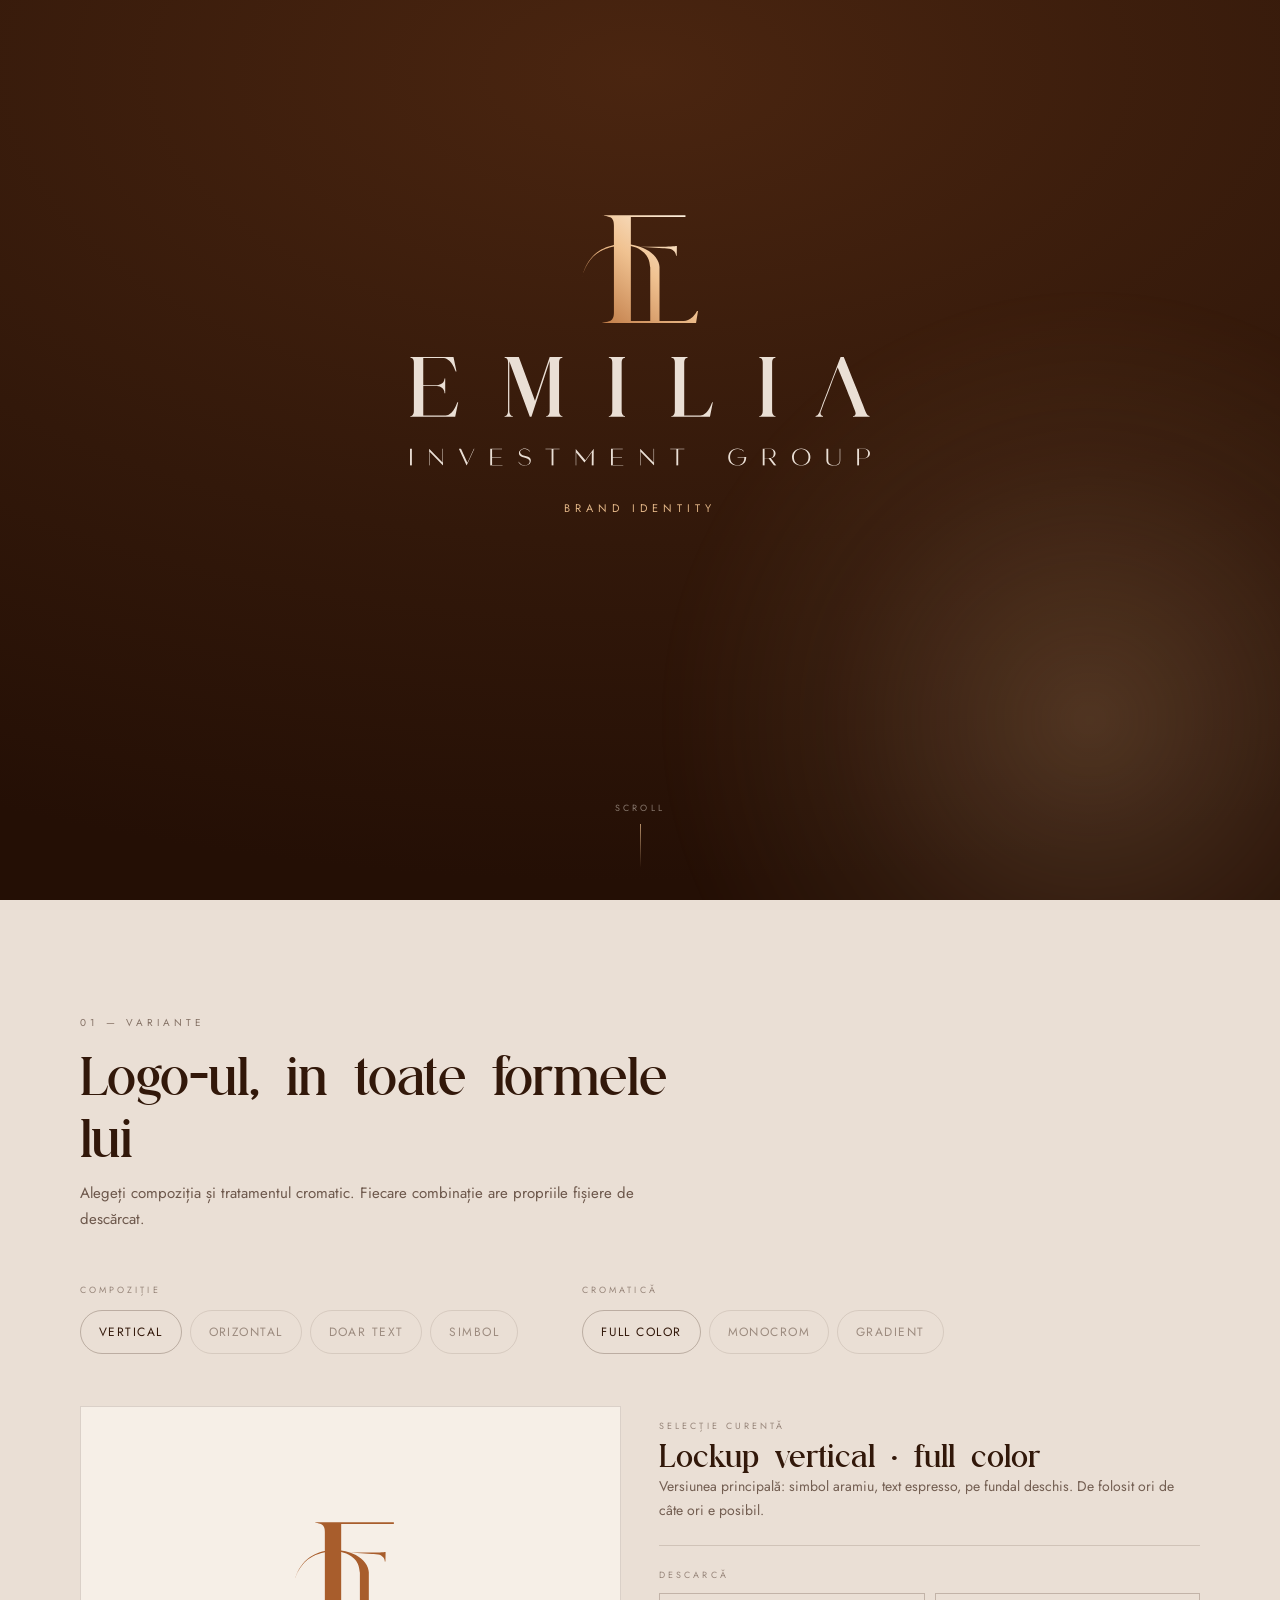
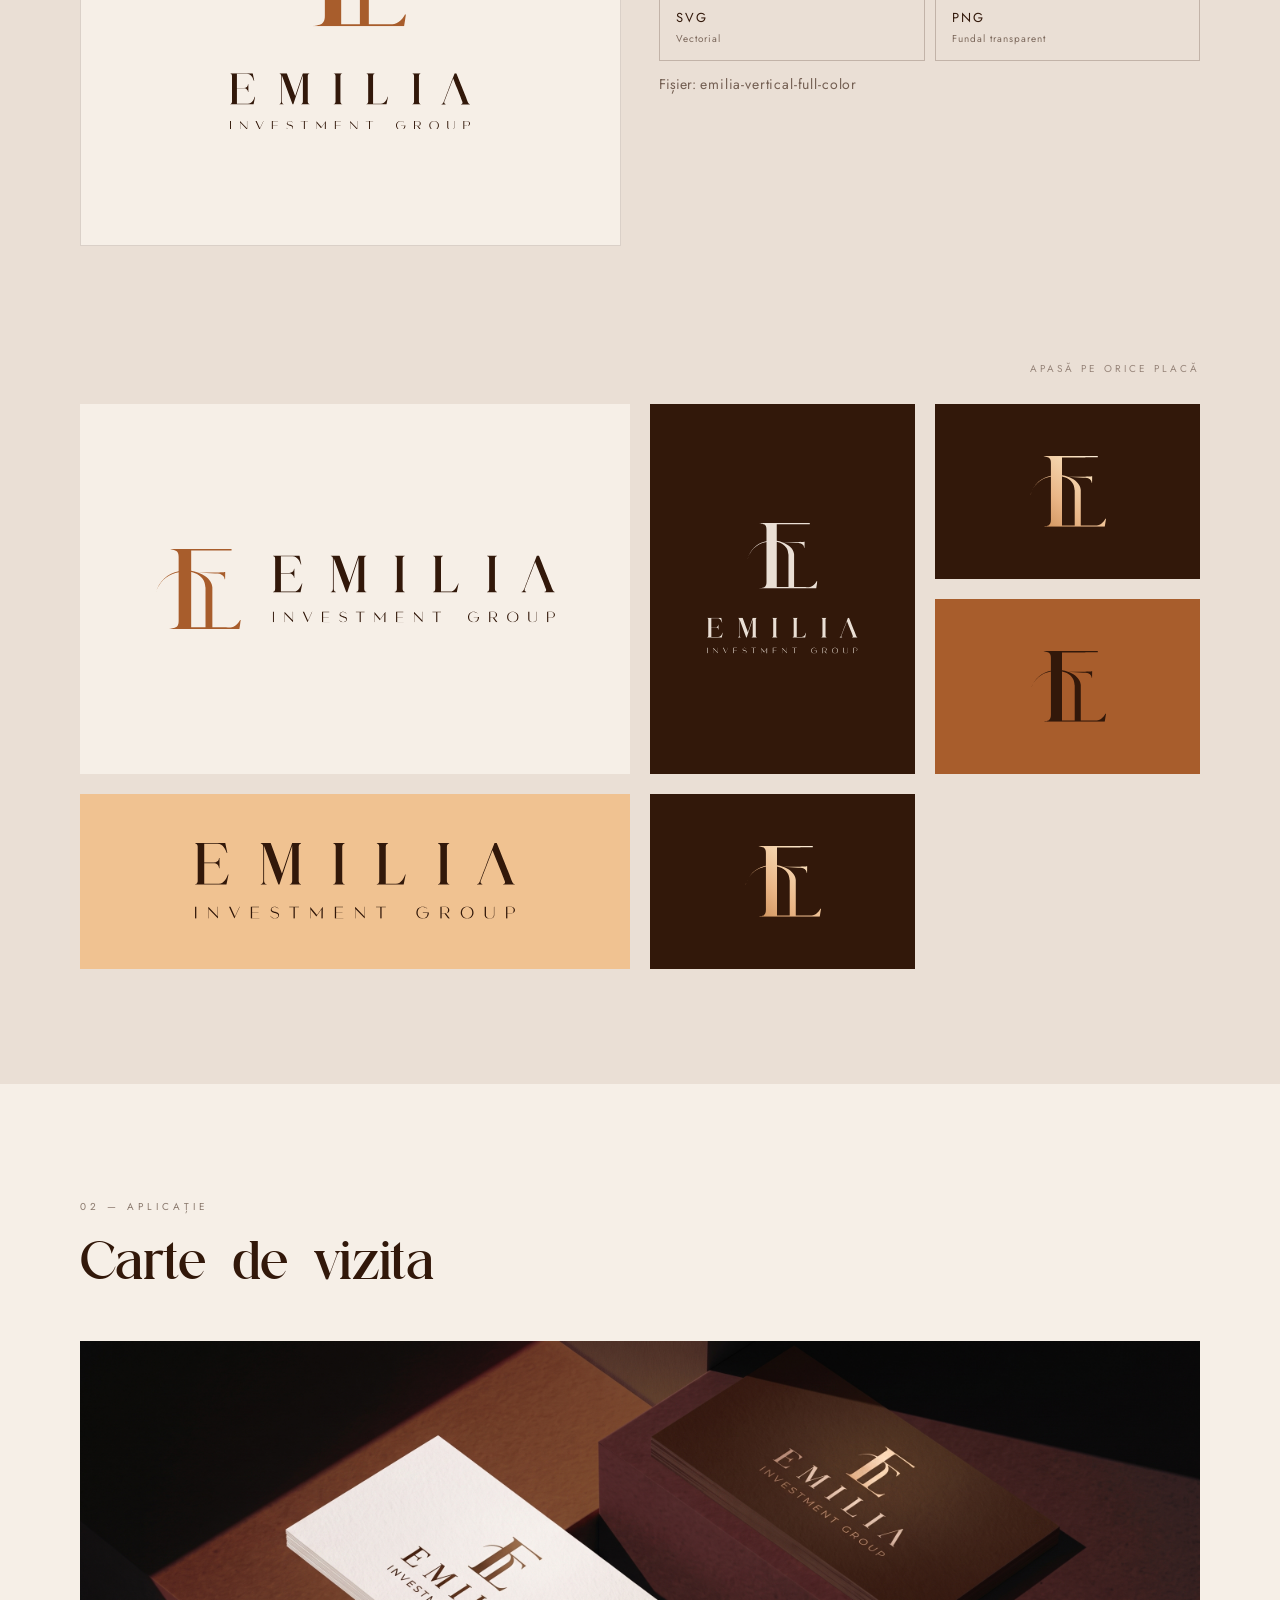
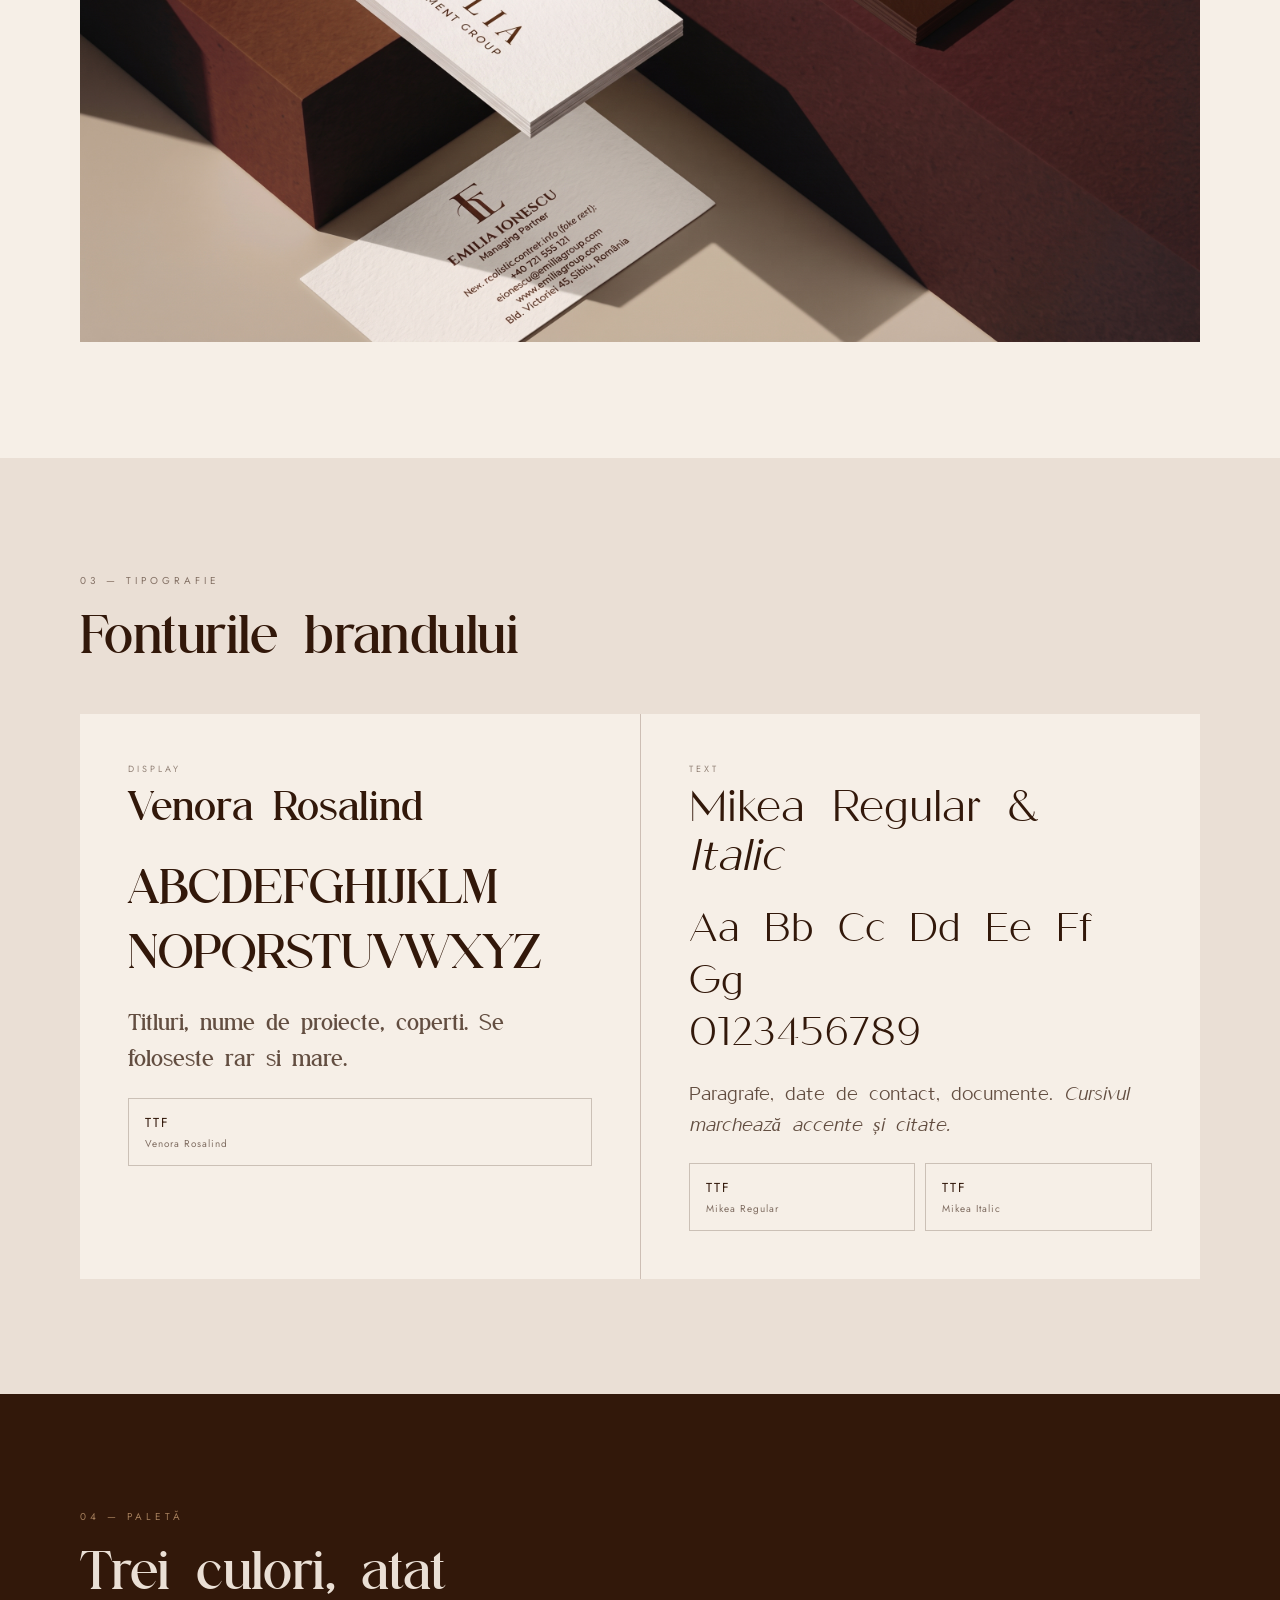
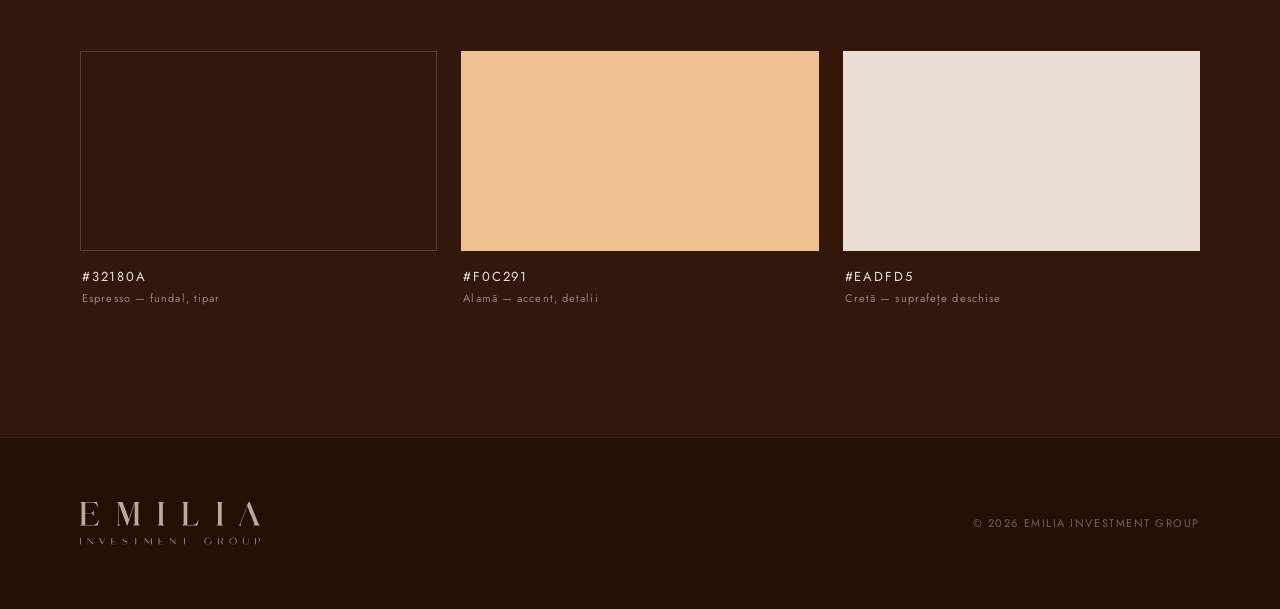
==== index.html @ 7deb910b "Implement Emilia logo landing page as static site Recreates the Claude Design handoff (Emilia Logo.d" ====
<!DOCTYPE html>
<html lang="ro">
<head>
<meta charset="utf-8">
<meta name="viewport" content="width=device-width, initial-scale=1">
<title>Emilia Investment Group — Identitate vizuală</title>
<link rel="preconnect" href="https://fonts.googleapis.com">
<link rel="preconnect" href="https://fonts.gstatic.com" crossorigin>
<link href="https://fonts.googleapis.com/css2?family=Cormorant+Garamond:ital,wght@0,300;0,400;0,500;1,300&family=Jost:wght@200;300;400;500&display=swap" rel="stylesheet">
<link rel="stylesheet" href="style.css">
</head>
<body>

<svg width="0" height="0" style="position:absolute" aria-hidden="true">
  <defs>
    <linearGradient id="emGrad" x1="0" y1="1" x2="1" y2="0">
      <stop offset="0%" stop-color="#c98a52"></stop>
      <stop offset="38%" stop-color="#eab687"></stop>
      <stop offset="74%" stop-color="#f6d9b4"></stop>
      <stop offset="100%" stop-color="#fdf2e4"></stop>
    </linearGradient>
    <linearGradient id="emGradHero" x1="0" y1="1" x2="0.9" y2="0">
      <stop offset="0%" stop-color="#b9713c"></stop>
      <stop offset="55%" stop-color="#f0c291"></stop>
      <stop offset="100%" stop-color="#fdf0e0"></stop>
    </linearGradient>
  </defs>
  <symbol id="emMark" viewBox="0 0 164.67 153.38">
    <path d="M163.23,136.22c-1.08,2.93-5.76,8.69-9.41,11-5.15,3.26-8.71,3.51-13.88,3.41-4.45-.09-11.73-.25-16.67-.25h-13.24v-76.54c-.14-1.79-.51-4.11-1.43-6.66-3.7-10.26-14.14-17.86-26.45-22.13l32.65,2.03c2.47,0,9,.2,11.25,1.28,6.25,2.98,7.43,7.01,7.43,9.63h1.03l.21-13.98s-8.34.92-19.91.99h-32.8c-4.07-1.4-8.34-2.44-12.64-3.08V2.99h49.28c4.93,0,28.26-.16,28.26-.16l-.04-2.61-118.16-.22s10.96,2.76,12.19,3.69c1.23.77,2.28,2.05,3.12,3.82.84,1.77,1.27,4.36,1.27,7.75v27.36C24.91,46.89,8.14,59.17.6,86.12c2.23-7.76,8.83-25.7,26.16-34.96,2.86-1.79,9.85-4.81,18.55-6.59v93.55c0,3.39-.43,5.98-1.27,7.75-.85,1.77-1.88,3.14-3.12,4.05-2.49,1.82-12.99,3.47-12.99,3.47h133.99l2.77-17.18-1.44.02ZM69.36,150.38V44.16c5.11,1.05,10.13,2.99,14.74,6.16,12.62,8.68,11.72,19.57,12.78,24.29v75.77h-27.52Z"></path>
    <path d="M.6,86.12c-.25.87-.45,1.61-.6,2.2.19-.75.39-1.48.6-2.2Z"></path>
  </symbol>
  <symbol id="emWord" viewBox="0 0 353.19 83.48">
    <path d="M0,83.35v-12.92h1.42v12.92H0Z"></path>
    <path d="M14.68,83.35v-12.92l10.28,10.59v-10.59h.38v12.92l-10.28-10.59v10.59h-.38Z"></path>
    <path d="M37.51,70.43h1.65l4.9,10.74,4.98-10.74h.38l-5.96,12.92-5.96-12.92Z"></path>
    <path d="M70.07,77.08h-7.05v5.9h8.01v.37h-9.44v-12.92h9.05v.37h-7.63v5.9h7.05v.37Z"></path>
    <path d="M91.69,72.67c-.12-.29-.3-.57-.57-.81s-.56-.46-.9-.63-.71-.31-1.1-.41c-.4-.1-.8-.15-1.21-.15-.45,0-.88.07-1.29.2s-.77.31-1.09.53c-.31.22-.56.46-.75.74-.19.28-.28.56-.28.84,0,.46.12.85.37,1.18.24.33.56.62.95.85.39.23.83.43,1.33.59.49.16.98.3,1.47.42.44.11.9.24,1.38.39.49.15.94.35,1.35.6.41.25.75.58,1.02.98s.4.91.4,1.52-.12,1.15-.37,1.63c-.24.49-.58.9-1.01,1.25-.43.34-.94.61-1.54.8-.6.19-1.25.29-1.97.29-.44,0-.89-.06-1.35-.19-.47-.13-.91-.32-1.34-.57-.42-.25-.81-.56-1.15-.92-.35-.36-.61-.77-.81-1.23l.37-.13c.13.34.34.68.64,1,.3.32.65.6,1.05.85.4.25.82.44,1.27.59.45.15.88.22,1.31.22.56,0,1.09-.07,1.58-.21.49-.14.91-.34,1.27-.59.36-.25.64-.55.85-.9.2-.35.31-.73.31-1.13,0-.37-.09-.7-.27-.99-.18-.29-.43-.55-.75-.77-.32-.23-.7-.43-1.15-.61-.45-.18-.95-.35-1.5-.51-.35-.1-.78-.23-1.31-.39-.53-.16-1.03-.37-1.52-.64s-.9-.6-1.25-1c-.35-.4-.52-.88-.52-1.45,0-.53.11-1.01.33-1.45s.52-.81.9-1.13.84-.57,1.36-.75c.53-.18,1.1-.27,1.71-.27.45,0,.89.05,1.32.15.43.1.83.24,1.19.43.37.19.69.42.97.7.28.28.5.59.65.93l-.35.15Z"></path>
    <path d="M114.85,70.8h-4.71v12.55h-1.42v-12.55h-4.73v-.37h10.86v.37Z"></path>
    <path d="M127.24,83.35v-12.73l7.4,8.75,6.42-8.93-.1,12.92h-1.42l.08-10.24-5.69,7.92-6.3-7.68v10h-.38Z"></path>
    <path d="M162.8,77.08h-7.05v5.9h8.01v.37h-9.44v-12.92h9.05v.37h-7.63v5.9h7.05v.37Z"></path>
    <path d="M176.73,83.35v-12.92l10.28,10.59v-10.59h.38v12.92l-10.28-10.59v10.59h-.38Z"></path>
    <path d="M210.65,70.8h-4.71v12.55h-1.42v-12.55h-4.73v-.37h10.86v.37Z"></path>
    <path d="M258.16,76.82c0,1.14-.17,2.13-.52,2.97-.35.84-.83,1.53-1.44,2.08-.61.55-1.34.95-2.17,1.22-.83.26-1.74.4-2.73.4s-1.94-.16-2.8-.47c-.85-.31-1.59-.76-2.2-1.34-.61-.58-1.09-1.27-1.44-2.08-.35-.81-.52-1.72-.52-2.71s.17-1.88.51-2.69c.34-.81.81-1.5,1.42-2.08.61-.57,1.34-1.02,2.19-1.33.85-.31,1.8-.47,2.83-.47,1.17,0,2.17.18,3.02.55s1.52.87,2.04,1.49l-.31.18c-.21-.3-.47-.56-.8-.78-.33-.23-.7-.42-1.11-.58-.42-.16-.87-.28-1.35-.37-.48-.09-.98-.13-1.49-.13-.88,0-1.67.17-2.35.5-.69.33-1.26.78-1.73,1.35s-.83,1.22-1.08,1.97-.38,1.54-.38,2.38.12,1.65.38,2.41c.25.76.62,1.42,1.1,1.98s1.06,1.01,1.75,1.35c.68.33,1.46.5,2.32.5.79,0,1.52-.13,2.19-.39.67-.26,1.24-.64,1.72-1.13s.85-1.12,1.11-1.85.39-1.59.39-2.55h-5.21v-.37h6.65Z"></path>
    <path d="M270.84,83.35v-12.92h5.65c.56,0,1.1.08,1.61.25.51.17.96.4,1.34.71.38.31.69.68.91,1.12.22.44.34.93.34,1.47,0,.59-.09,1.11-.28,1.55s-.44.81-.77,1.12c-.33.3-.71.54-1.15.72-.44.18-.91.29-1.41.34l4.21,5.65h-1.77l-4.19-5.61h-3.08v5.61h-1.42ZM276.49,77.52c.96,0,1.67-.31,2.11-.93.45-.62.67-1.49.67-2.61,0-.45-.05-.88-.16-1.28-.11-.4-.28-.75-.51-1.05-.23-.3-.52-.54-.88-.72-.35-.18-.77-.27-1.24-.27h-4.23v6.86h4.23Z"></path>
    <path d="M293.31,76.87c0-.98.18-1.88.53-2.69s.84-1.5,1.46-2.08c.62-.57,1.36-1.02,2.23-1.33.86-.31,1.82-.47,2.85-.47s1.97.16,2.83.47c.87.31,1.61.76,2.24,1.33.63.57,1.11,1.26,1.46,2.08.35.81.52,1.71.52,2.69s-.17,1.9-.52,2.71c-.35.81-.83,1.51-1.46,2.08-.63.58-1.37,1.02-2.24,1.34-.87.31-1.81.47-2.83.47s-1.99-.16-2.85-.47c-.87-.31-1.61-.76-2.23-1.34-.62-.58-1.11-1.27-1.46-2.08s-.53-1.72-.53-2.71ZM294.73,76.87c0,.85.13,1.65.38,2.41.26.76.63,1.42,1.11,1.98.49.57,1.08,1.01,1.78,1.35.7.33,1.49.5,2.37.5s1.66-.17,2.35-.5c.7-.33,1.29-.78,1.78-1.35.49-.57.86-1.23,1.12-1.98.26-.76.38-1.56.38-2.41s-.13-1.63-.38-2.38c-.26-.75-.63-1.41-1.12-1.97-.49-.57-1.08-1.01-1.78-1.35-.7-.33-1.48-.5-2.35-.5s-1.67.17-2.37.5c-.7.33-1.29.78-1.78,1.35-.49.57-.86,1.22-1.11,1.97-.26.75-.38,1.54-.38,2.38Z"></path>
    <path d="M330.4,79.27c0,1.44-.45,2.5-1.34,3.18s-2.12,1.02-3.7,1.02c-.78,0-1.52-.08-2.2-.25-.69-.17-1.29-.42-1.8-.77-.51-.35-.91-.79-1.2-1.32-.29-.53-.43-1.15-.43-1.86v-8.84h1.42v8.84c0,.57.08,1.09.25,1.56.17.47.42.88.76,1.22s.78.6,1.31.78c.53.18,1.16.28,1.89.28,1.47,0,2.6-.33,3.39-.99s1.18-1.61,1.18-2.85v-8.84h.46v8.84Z"></path>
    <path d="M343.37,83.35v-12.92h5.42c.56,0,1.11.08,1.64.25s1,.4,1.41.71c.41.31.74.68.98,1.12.24.44.37.93.37,1.47,0,.64-.12,1.2-.37,1.67-.24.47-.57.86-.98,1.17-.41.31-.88.54-1.41.69-.53.15-1.08.23-1.64.23h-4v5.61h-1.42ZM348.79,77.52c.96,0,1.7-.31,2.21-.93.51-.62.77-1.49.77-2.61,0-.45-.07-.88-.2-1.28-.13-.4-.33-.75-.58-1.05-.25-.3-.56-.54-.93-.72-.37-.18-.79-.27-1.27-.27h-4v6.86h4Z"></path>
    <path d="M26.32,45c1.48,0,2.77-.37,3.88-1.11,1.11-.74,2.07-1.63,2.88-2.67.81-1.04,1.48-2.15,2.01-3.33.53-1.18.96-2.21,1.28-3.09h.62l-2.29,11.09H.32v-.55c.51-.05.95-.21,1.32-.49.37-.28.68-.68.94-1.21.25-.53.38-1.31.38-2.32V4.51c0-1.02-.13-1.79-.38-2.32-.25-.53-.57-.91-.94-1.14-.37-.28-.81-.44-1.32-.49v-.55h33.07l2.29,11.09h-.62c-.32-.88-.75-1.91-1.28-3.09-.53-1.18-1.2-2.3-2.01-3.36-.81-1.06-1.78-1.96-2.91-2.7-1.13-.74-2.44-1.11-3.92-1.11h-14.77v20.8h10.54c1.53,0,2.85-.46,3.99-1.39,1.13-.92,1.72-2.19,1.77-3.81h.56v11.3h-.56c0-.79-.16-1.51-.48-2.18-.32-.67-.75-1.25-1.28-1.73-.53-.49-1.14-.87-1.84-1.14s-1.41-.42-2.15-.42h-10.54v22.74h16.16Z"></path>
    <path d="M78.88,45.9h-6.24v-.55c.51-.05.95-.21,1.32-.49.37-.28.68-.68.94-1.21.25-.53.38-1.31.38-2.32V4.51c0-1.02-.13-1.79-.38-2.32-.25-.53-.57-.91-.94-1.14-.37-.28-.81-.44-1.32-.49v-.55h10.89l12.41,33.63L107.24,0h9.78v.55c-.46.05-.88.21-1.25.49-.37.23-.68.61-.94,1.14-.25.53-.38,1.31-.38,2.32v36.82c0,1.02.13,1.79.38,2.32.25.53.57.94.94,1.21.37.28.79.44,1.25.49v.55h-12.41v-.55c.51-.05.95-.21,1.32-.49.37-.28.68-.68.94-1.21.25-.53.38-1.31.38-2.32V3.05l-14.01,42.85h-1.25L76.25,3.19v38.13c0,1.02.14,1.79.42,2.32.28.53.58.94.9,1.21.37.28.81.44,1.32.49v.55Z"></path>
    <path d="M152.67,0h12.41v.55c-.46.05-.88.21-1.25.49-.37.23-.68.61-.94,1.14-.25.53-.38,1.31-.38,2.32v36.82c0,1.02.13,1.79.38,2.32.25.53.57.94.94,1.21.37.28.79.44,1.25.49v.55h-12.41v-.55c.51-.05.95-.21,1.32-.49.37-.28.68-.68.94-1.21.25-.53.38-1.31.38-2.32V4.51c0-1.02-.13-1.79-.38-2.32-.25-.53-.57-.91-.94-1.14-.37-.28-.81-.44-1.32-.49v-.55Z"></path>
    <path d="M221.87,45c1.48,0,2.78-.37,3.92-1.11,1.13-.74,2.1-1.63,2.91-2.67.81-1.04,1.48-2.15,2.01-3.33.53-1.18.96-2.21,1.28-3.09h.55l-2.22,11.09h-29.61v-.55c.51-.05.95-.21,1.32-.49.37-.28.68-.68.94-1.21.25-.53.38-1.31.38-2.32V4.51c0-1.02-.13-1.79-.38-2.32-.25-.53-.57-.91-.94-1.14-.37-.28-.81-.44-1.32-.49v-.55h12.41v.55c-.46.05-.88.21-1.25.49-.37.23-.68.61-.94,1.14-.25.53-.38,1.31-.38,2.32v40.49h11.3Z"></path>
    <path d="M268.2,0h12.41v.55c-.46.05-.88.21-1.25.49-.37.23-.68.61-.94,1.14-.25.53-.38,1.31-.38,2.32v36.82c0,1.02.13,1.79.38,2.32.25.53.57.94.94,1.21.37.28.79.44,1.25.49v.55h-12.41v-.55c.51-.05.95-.21,1.32-.49.37-.28.68-.68.94-1.21.25-.53.38-1.31.38-2.32V4.51c0-1.02-.13-1.79-.38-2.32-.25-.53-.57-.91-.94-1.14-.37-.28-.81-.44-1.32-.49v-.55Z"></path>
    <path d="M351.76,45c-.32-.23-.68-.64-1.07-1.21-.39-.58-.8-1.4-1.21-2.46-.42-1.15-.97-2.62-1.66-4.4-.69-1.78-1.47-3.74-2.32-5.89-.86-2.15-1.76-4.41-2.7-6.79-.95-2.38-1.88-4.7-2.81-6.97-2.17-5.41-4.48-11.16-6.93-17.26h-2.43c-1.29,3.33-2.59,6.7-3.88,10.12-.55,1.43-1.14,2.97-1.77,4.61-.62,1.64-1.26,3.29-1.91,4.96-.65,1.66-1.28,3.33-1.91,4.99-.62,1.66-1.24,3.26-1.84,4.78,0,0-1.25,3.28-1.8,4.71-.55,1.43-1.02,2.68-1.39,3.74-.51,1.29-.95,2.45-1.32,3.47-.42,1.06-.82,1.87-1.21,2.43-.39.55-.75.95-1.08,1.18-.42.23-.79.35-1.11.35v.55h5.69v-.55c-.51-.09-.93-.3-1.25-.62-.28-.28-.47-.67-.59-1.18-.12-.51-.01-1.2.31-2.08.23-.55.73-1.86,1.49-3.92.76-2.06,1.67-4.47,2.74-7.25l.35-.83c.92-2.45,1.87-4.95,2.84-7.49.97-2.54,1.85-4.85,2.63-6.93.97-2.4,1.89-4.76,2.77-7.07.92,2.27,1.87,4.62,2.84,7.07.83,2.08,1.77,4.38,2.81,6.9,1.04,2.52,2.04,5.03,3.02,7.52l.35.9c1.06,2.63,1.99,4.99,2.77,7.07.79,2.08,1.36,3.58,1.73,4.51.28.79.35,1.41.21,1.87-.14.46-.35.81-.62,1.04-.37.23-.81.39-1.32.49v.55h12.69v-.55c-.37,0-.74-.12-1.11-.35Z"></path>
  </symbol>
</svg>

<section class="hero">
  <div class="hero-glow"></div>
  <div class="hero-content">
    <svg class="hero-mark" viewBox="0 0 164.67 153.38" aria-label="Emilia monogram">
      <use href="#emMark" fill="url(#emGradHero)"></use>
    </svg>
    <svg class="hero-word" viewBox="0 0 353.19 83.48" aria-label="Emilia Investment Group">
      <use href="#emWord" fill="#eadfd5"></use>
    </svg>
    <p class="hero-tagline">Brand identity</p>
  </div>
  <div class="hero-scroll">
    <span>Scroll</span>
    <span class="hero-scroll-line"></span>
  </div>
</section>

<section class="section section-light">
  <div class="section-inner">

    <div class="section-heading">
      <span class="eyebrow">01 — Variante</span>
      <h2>Logo-ul, in toate formele lui</h2>
      <p>Alegeți compoziția și tratamentul cromatic. Fiecare combinație are propriile fișiere de descărcat.</p>
    </div>

    <div class="controls-row">
      <div class="control-group">
        <span class="control-label">Compoziție</span>
        <div class="pill-row" id="lockup-pills">
          <button type="button" class="pill is-active" data-lockup="vertical">Vertical</button>
          <button type="button" class="pill" data-lockup="horizontal">Orizontal</button>
          <button type="button" class="pill" data-lockup="wordmark">Doar text</button>
          <button type="button" class="pill" data-lockup="mark">Simbol</button>
        </div>
      </div>
      <div class="control-group">
        <span class="control-label">Cromatică</span>
        <div class="pill-row" id="variant-pills">
          <button type="button" class="pill is-active" data-variant="color">Full color</button>
          <button type="button" class="pill" data-variant="mono">Monocrom</button>
          <button type="button" class="pill" data-variant="gradient">Gradient</button>
        </div>
      </div>
    </div>

    <div class="variant-grid">
      <div class="stage" id="stage">
        <svg id="stage-vertical" class="is-visible" viewBox="0 0 353.19 306" style="width:min(240px,62%); height:auto;">
          <use href="#emMark" x="94.26" y="0" width="164.67" height="153.38" class="stage-mark-fill"></use>
          <use href="#emWord" x="0" y="222.5" width="353.19" height="83.48" class="stage-word-fill"></use>
        </svg>
        <svg id="stage-horizontal" viewBox="0 0 500.6 100" style="width:min(420px,92%); height:auto;">
          <use href="#emMark" x="0" y="0" width="107.4" height="100" class="stage-mark-fill"></use>
          <use href="#emWord" x="147.4" y="8.26" width="353.19" height="83.48" class="stage-word-fill"></use>
        </svg>
        <svg id="stage-wordmark" viewBox="0 0 353.19 83.48" style="width:min(400px,92%); height:auto;">
          <use href="#emWord" class="stage-word-fill"></use>
        </svg>
        <svg id="stage-mark" viewBox="0 0 164.67 153.38" style="width:min(150px,44%); height:auto;">
          <use href="#emMark" class="stage-mark-fill"></use>
        </svg>
      </div>

      <div class="stage-info">
        <div>
          <span class="control-label">Selecție curentă</span>
          <h3 id="selection-label">Lockup vertical · full color</h3>
          <p id="selection-note">Versiunea principală: simbol aramiu, text espresso, pe fundal deschis. De folosit ori de câte ori e posibil.</p>
        </div>

        <div class="divider"></div>

        <div class="download-block">
          <span class="control-label">Descarcă</span>
          <div class="download-grid">
            <a id="download-svg" href="#" download class="download-card">
              <span class="fmt">SVG</span>
              <span class="sub">Vectorial</span>
            </a>
            <a id="download-png" href="#" download class="download-card">
              <span class="fmt">PNG</span>
              <span class="sub">Fundal transparent</span>
            </a>
          </div>
          <p class="file-stem">Fișier: <span id="file-stem">emilia-vertical-full-color</span></p>
        </div>
      </div>
    </div>
  </div>
</section>

<section class="section section-light" style="padding-top:0">
  <div class="section-inner" style="gap:clamp(18px,2.4vw,28px)">
    <span class="mosaic-hint">Apasă pe orice placă</span>
    <div class="mosaic-grid" id="mosaic">
      <button type="button" class="mosaic-tile tile-0" data-tile="0" aria-label="Schimbă cromatica">
        <svg viewBox="0 0 500.6 100" style="width:min(400px,86%); height:auto;">
          <use href="#emMark" x="0" y="0" width="107.4" height="100" class="tile-mark"></use>
          <use href="#emWord" x="147.4" y="8.26" width="353.19" height="83.48" class="tile-word"></use>
        </svg>
      </button>
      <button type="button" class="mosaic-tile tile-1" data-tile="1" aria-label="Schimbă cromatica">
        <svg viewBox="0 0 353.19 306" style="width:min(190px,80%); height:auto;">
          <use href="#emMark" x="94.26" y="0" width="164.67" height="153.38" class="tile-mark"></use>
          <use href="#emWord" x="0" y="222.5" width="353.19" height="83.48" class="tile-word"></use>
        </svg>
      </button>
      <button type="button" class="mosaic-tile tile-2" data-tile="2" aria-label="Schimbă cromatica">
        <svg viewBox="0 0 164.67 153.38" style="width:min(76px,44%); height:auto;">
          <use href="#emMark" class="tile-mark"></use>
        </svg>
      </button>
      <button type="button" class="mosaic-tile tile-3" data-tile="3" aria-label="Schimbă cromatica">
        <svg viewBox="0 0 164.67 153.38" style="width:min(76px,44%); height:auto;">
          <use href="#emMark" class="tile-mark"></use>
        </svg>
      </button>
      <button type="button" class="mosaic-tile tile-4" data-tile="4" aria-label="Schimbă cromatica">
        <svg viewBox="0 0 353.19 83.48" style="width:min(320px,86%); height:auto;">
          <use href="#emWord" class="tile-word"></use>
        </svg>
      </button>
      <button type="button" class="mosaic-tile tile-5" data-tile="5" aria-label="Schimbă cromatica">
        <svg viewBox="0 0 164.67 153.38" style="width:min(76px,44%); height:auto;">
          <use href="#emMark" class="tile-mark"></use>
        </svg>
      </button>
    </div>
  </div>
</section>

<section class="section section-cream">
  <div class="section-inner">
    <div class="section-heading">
      <span class="eyebrow">02 — Aplicație</span>
      <h2>Carte de vizita</h2>
    </div>
    <img src="assets/carte-vizita.jpg" alt="Carti de vizita Emilia Investment Group" class="card-image">
  </div>
</section>

<section class="section section-light">
  <div class="section-inner">
    <div class="section-heading">
      <span class="eyebrow">03 — Tipografie</span>
      <h2>Fonturile brandului</h2>
    </div>

    <div class="type-grid">
      <div class="type-card">
        <div style="display:flex; flex-direction:column; gap:6px">
          <span class="control-label">Display</span>
          <span class="type-name-display">Venora Rosalind</span>
        </div>
        <span class="type-glyphs-display">ABCDEFGHIJKLM<br>NOPQRSTUVWXYZ</span>
        <p class="type-desc-display">Titluri, nume de proiecte, coperti. Se foloseste rar si mare.</p>
        <div class="download-grid" style="grid-template-columns:repeat(auto-fit,minmax(150px,1fr))">
          <a href="fonts/VenoraRosalind.ttf" download class="download-card">
            <span class="fmt">TTF</span>
            <span class="sub">Venora Rosalind</span>
          </a>
        </div>
      </div>

      <div class="type-card">
        <div style="display:flex; flex-direction:column; gap:6px">
          <span class="control-label">Text</span>
          <span class="type-name-text">Mikea Regular &amp; <span style="font-style:italic">Italic</span></span>
        </div>
        <span class="type-glyphs-text">Aa Bb Cc Dd Ee Ff Gg<br>0123456789</span>
        <p class="type-desc-text">Paragrafe, date de contact, documente. <span style="font-style:italic">Cursivul marchează accente și citate.</span></p>
        <div class="download-grid" style="grid-template-columns:repeat(auto-fit,minmax(150px,1fr))">
          <a href="fonts/Mikea-Regular.ttf" download class="download-card">
            <span class="fmt">TTF</span>
            <span class="sub">Mikea Regular</span>
          </a>
          <a href="fonts/Mikea-Italic.ttf" download class="download-card">
            <span class="fmt">TTF</span>
            <span class="sub">Mikea Italic</span>
          </a>
        </div>
      </div>
    </div>
  </div>
</section>

<section class="section section-dark">
  <div class="section-inner" style="max-width:1120px; margin:0 auto">
    <div class="section-heading palette-heading" style="max-width:560px">
      <span class="eyebrow">04 — Paletă</span>
      <h2>Trei culori, atat</h2>
    </div>
    <div class="palette-grid">
      <div class="swatch">
        <div class="swatch-color" style="background:#32180a; border:1px solid rgba(234,223,213,.2)"></div>
        <div class="swatch-info">
          <span class="hex">#32180A</span>
          <span class="name">Espresso — fundal, tipar</span>
        </div>
      </div>
      <div class="swatch">
        <div class="swatch-color" style="background:#f0c291"></div>
        <div class="swatch-info">
          <span class="hex">#F0C291</span>
          <span class="name">Alamă — accent, detalii</span>
        </div>
      </div>
      <div class="swatch">
        <div class="swatch-color" style="background:#eadfd5"></div>
        <div class="swatch-info">
          <span class="hex">#EADFD5</span>
          <span class="name">Cretă — suprafețe deschise</span>
        </div>
      </div>
    </div>
  </div>
</section>

<footer class="site-footer">
  <div class="footer-inner">
    <svg class="footer-word" viewBox="0 0 353.19 83.48">
      <use href="#emWord" fill="rgba(234,223,213,.75)"></use>
    </svg>
    <span class="footer-copy">© 2026 Emilia Investment Group</span>
  </div>
</footer>

<script src="script.js"></script>
</body>
</html>
---- style.css ----
@font-face { font-family:'Venora Rosalind'; src:url('fonts/VenoraRosalind.ttf') format('truetype'); font-weight:400; font-display:swap; }
@font-face { font-family:'Mikea'; src:url('fonts/Mikea-Regular.ttf') format('truetype'); font-weight:400; font-style:normal; font-display:swap; }
@font-face { font-family:'Mikea'; src:url('fonts/Mikea-Italic.ttf') format('truetype'); font-weight:400; font-style:italic; font-display:swap; }

html, body { margin:0; padding:0; background:#32180a; }
* { box-sizing: border-box; }
a { color:#f0c291; text-decoration:none; }
a:hover { color:#eadfd5; }

body {
  font-family:'Jost',system-ui,sans-serif;
  background:#32180a;
  color:#eadfd5;
  width:100%;
  overflow-x:hidden;
}

@keyframes emRise { from { opacity:0; transform: translateY(26px); } to { opacity:1; transform: translateY(0); } }
@keyframes emReveal { from { clip-path: inset(0 0 100% 0); opacity:0; } to { clip-path: inset(0 0 0 0); opacity:1; } }
@keyframes emTrack { from { opacity:0; letter-spacing:1.4em; } to { opacity:1; letter-spacing:0.46em; } }
@keyframes emGlow { 0%,100% { opacity:.55; transform: translate(-50%,-50%) scale(1); } 50% { opacity:.85; transform: translate(-50%,-50%) scale(1.12); } }
@keyframes emDrift { 0%,100% { transform: translateY(0); opacity:.5; } 50% { transform: translateY(10px); opacity:1; } }

/* ---------- Hero ---------- */
.hero {
  position:relative;
  min-height:100svh;
  display:flex;
  flex-direction:column;
  align-items:center;
  justify-content:flex-start;
  padding:96px 24px 32px;
  overflow:hidden;
  background:radial-gradient(120% 90% at 50% 8%, #4a2510 0%, #32180a 58%, #240f05 100%);
}
.hero-glow {
  position:absolute; left:50%; top:30%;
  width:min(900px,120vw); height:min(900px,120vw);
  border-radius:50%;
  background:radial-gradient(circle, rgba(240,194,145,.20) 0%, rgba(240,194,145,.05) 42%, rgba(240,194,145,0) 68%);
  filter:blur(10px);
  animation:emGlow 9s ease-in-out infinite;
  pointer-events:none;
}
.hero-content {
  position:relative;
  margin:auto 0;
  display:flex; flex-direction:column; align-items:center; gap:34px;
  max-width:760px; text-align:center;
}
.hero-mark {
  width:clamp(74px,11vw,116px); height:auto; display:block;
  animation:emReveal 1.5s cubic-bezier(.2,.7,.2,1) both;
}
.hero-word {
  width:min(460px,78vw); height:auto; display:block;
  animation:emRise 1.3s .5s cubic-bezier(.2,.7,.2,1) both;
}
.hero-tagline {
  margin:0; font-size:11px; letter-spacing:.46em; text-transform:uppercase;
  color:rgba(240,194,145,.92);
  animation:emTrack 1.6s .9s cubic-bezier(.2,.7,.2,1) both;
}
.hero-scroll {
  position:relative; margin-top:auto; padding-top:48px;
  display:flex; flex-direction:column; align-items:center; gap:10px;
}
.hero-scroll span:first-child {
  font-size:9px; letter-spacing:.34em; text-transform:uppercase; color:rgba(234,223,213,.5);
}
.hero-scroll-line {
  display:block; width:1px; height:44px;
  background:linear-gradient(to bottom, rgba(240,194,145,.7), rgba(240,194,145,0));
  animation:emDrift 3.2s ease-in-out infinite;
}

/* ---------- Shared section layout ---------- */
.section {
  padding:clamp(64px,9vw,120px) clamp(20px,5vw,64px);
}
.section-inner {
  max-width:1120px; margin:0 auto;
  display:flex; flex-direction:column; gap:clamp(32px,4vw,52px);
}
.section-light { background:#eadfd5; color:#32180a; }
.section-cream { background:#f6efe7; color:#32180a; }
.section-dark { background:#32180a; }

.eyebrow {
  font-size:10px; letter-spacing:.4em; text-transform:uppercase; color:rgba(50,24,10,.55);
}
.section-heading {
  display:flex; flex-direction:column; gap:14px; max-width:620px;
}
.section-heading h2 {
  margin:0; font-family:'Venora Rosalind','Cormorant Garamond',Georgia,serif; font-weight:400;
  font-size:clamp(34px,5.2vw,58px); line-height:1.06; letter-spacing:-.01em;
}
.section-heading p {
  margin:0; font-size:15px; line-height:1.7; color:rgba(50,24,10,.68);
}

/* ---------- 01 Variants ---------- */
.controls-row {
  display:flex; flex-wrap:wrap; gap:clamp(24px,5vw,64px);
}
.control-group {
  display:flex; flex-direction:column; gap:14px;
}
.control-label {
  font-size:9px; letter-spacing:.34em; text-transform:uppercase; color:rgba(50,24,10,.45);
}
.pill-row { display:flex; flex-wrap:wrap; gap:8px; }
.pill {
  font-family:inherit; font-size:12px; letter-spacing:.12em; text-transform:uppercase;
  padding:11px 18px; min-height:44px;
  border:1px solid rgba(50,24,10,.25); border-radius:999px;
  background:transparent; color:#32180a; cursor:pointer;
  transition:all .25s ease; opacity:.42;
}
.pill:hover { border-color:rgba(50,24,10,.6); }
.pill.is-active { opacity:1; }

.variant-grid {
  display:grid; grid-template-columns:repeat(auto-fit,minmax(min(100%,300px),1fr));
  gap:clamp(20px,3vw,40px); align-items:start;
}
.stage {
  position:relative; min-height:clamp(300px,38vw,440px);
  display:flex; align-items:center; justify-content:center;
  padding:clamp(32px,5vw,64px); border:1px solid rgba(50,24,10,.14);
  transition:background .5s ease;
}
.stage svg { display:none; }
.stage svg.is-visible { display:block; }

.stage-info { display:flex; flex-direction:column; gap:22px; padding-top:6px; }
.stage-info .control-label { margin:0; }
.stage-info h3 {
  margin:0; font-family:'Venora Rosalind','Cormorant Garamond',Georgia,serif; font-weight:400;
  font-size:clamp(24px,3.4vw,34px); line-height:1.2;
}
.stage-info > div > p {
  margin:0; font-size:14px; line-height:1.7; color:rgba(50,24,10,.65);
}
.divider { height:1px; background:rgba(50,24,10,.14); }

.download-block { display:flex; flex-direction:column; gap:12px; }
.download-grid {
  display:grid; grid-template-columns:repeat(auto-fit,minmax(110px,1fr)); gap:10px;
}
.download-card {
  display:flex; flex-direction:column; gap:4px; min-height:64px; justify-content:center;
  padding:14px 16px; border:1px solid rgba(50,24,10,.22); color:#32180a;
  transition:all .25s ease;
}
.download-card:hover { background:#32180a; color:#eadfd5; border-color:#32180a; }
.download-card .fmt { font-size:13px; letter-spacing:.16em; }
.download-card .sub { font-size:10px; letter-spacing:.1em; opacity:.6; }
.file-stem { margin:0; font-size:11px; line-height:1.6; color:rgba(50,24,10,.45); }
.file-stem span { letter-spacing:.06em; }

/* ---------- Mosaic ---------- */
.mosaic-hint {
  align-self:flex-end; font-size:10px; letter-spacing:.3em; text-transform:uppercase; color:rgba(50,24,10,.45);
}
.mosaic-grid {
  display:grid; grid-template-columns:repeat(auto-fit,minmax(min(100%,230px),1fr));
  grid-auto-rows:clamp(130px,15vw,175px); gap:clamp(12px,1.8vw,20px);
}
.mosaic-tile {
  border:0; padding:clamp(20px,3vw,44px);
  display:flex; align-items:center; justify-content:center;
  cursor:pointer; transition:background .55s ease;
}
.mosaic-tile svg { pointer-events:none; display:block; }
.tile-0, .tile-1 { grid-row:span 2; }
.tile-0 { grid-column:span 2; }
.tile-4 { grid-column:span 2; }

/* ---------- 02 Business card ---------- */
.card-image { display:block; width:100%; height:auto; object-fit:cover; }

/* ---------- 03 Typography ---------- */
.type-grid {
  display:grid; grid-template-columns:repeat(auto-fit,minmax(min(100%,320px),1fr));
  gap:1px; background:rgba(50,24,10,.16);
}
.type-card {
  background:#f6efe7; padding:clamp(28px,4vw,48px);
  display:flex; flex-direction:column; gap:22px;
}
.type-card .control-label { color:rgba(50,24,10,.5); }
.type-name-display {
  font-family:'Venora Rosalind',serif; font-size:clamp(28px,4vw,44px); line-height:1.1; color:#32180a;
}
.type-name-text {
  font-family:'Mikea',serif; font-size:clamp(28px,4vw,44px); line-height:1.1; color:#32180a;
}
.type-glyphs-display {
  font-family:'Venora Rosalind',serif; font-size:clamp(26px,4.6vw,52px); line-height:1.25; color:#32180a; word-break:break-word;
}
.type-glyphs-text {
  font-family:'Mikea',serif; font-size:clamp(22px,3.6vw,40px); line-height:1.3; color:#32180a; word-break:break-word;
}
.type-desc-display {
  margin:0; font-family:'Venora Rosalind',serif; font-size:clamp(17px,2.2vw,24px); line-height:1.5; color:rgba(50,24,10,.75);
}
.type-desc-text {
  margin:0; font-family:'Mikea',serif; font-size:clamp(15px,1.9vw,19px); line-height:1.65; color:rgba(50,24,10,.75);
}

/* ---------- 04 Palette ---------- */
.palette-heading h2 { color:#eadfd5; }
.palette-heading .eyebrow { color:rgba(240,194,145,.6); }
.palette-grid {
  display:grid; grid-template-columns:repeat(auto-fit,minmax(min(100%,220px),1fr));
  gap:clamp(14px,2vw,24px);
}
.swatch { display:flex; flex-direction:column; }
.swatch-color { height:clamp(140px,18vw,200px); }
.swatch-info { padding:16px 2px; display:flex; flex-direction:column; gap:4px; }
.swatch-info .hex { font-size:13px; letter-spacing:.14em; color:#eadfd5; }
.swatch-info .name { font-size:11px; letter-spacing:.1em; color:rgba(234,223,213,.55); }

/* ---------- Footer ---------- */
.site-footer {
  background:#240f05; padding:clamp(40px,6vw,64px) clamp(20px,5vw,64px);
  border-top:1px solid rgba(234,223,213,.1);
}
.footer-inner {
  max-width:1120px; margin:0 auto; display:flex; flex-wrap:wrap;
  gap:24px; align-items:center; justify-content:space-between;
}
.footer-word { width:min(180px,50vw); height:auto; display:block; }
.footer-copy {
  font-size:11px; letter-spacing:.14em; text-transform:uppercase; color:rgba(234,223,213,.4);
}
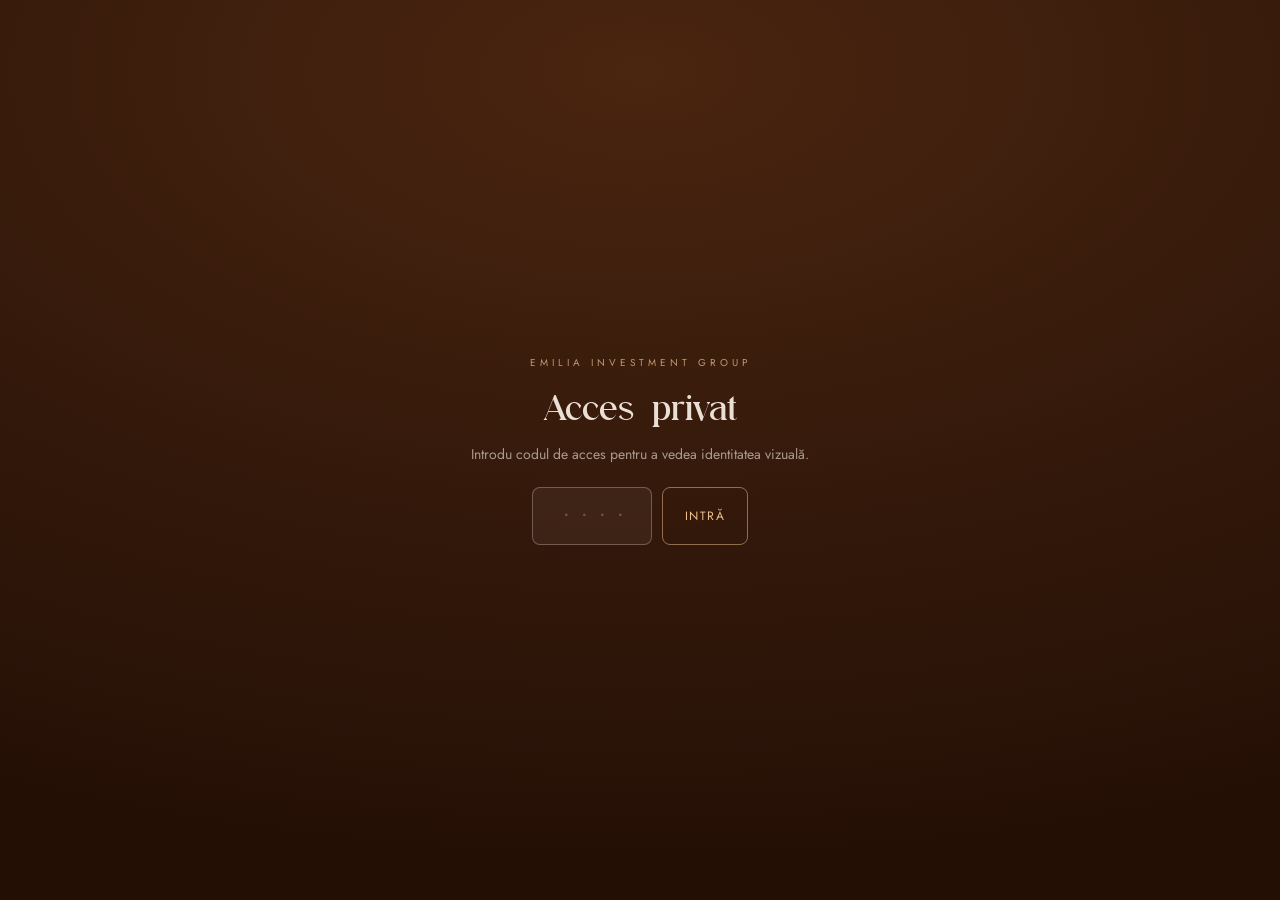
==== commit 4826230f: "Link logo downloads to Google Drive and add access-code gate Download buttons now point to the real " ====
--- a/index.html
+++ b/index.html
@@ -10,6 +10,21 @@
 <link rel="stylesheet" href="style.css">
 </head>
 <body>
+
+<div id="gate">
+  <div class="gate-box">
+    <span class="gate-eyebrow">Emilia Investment Group</span>
+    <h1 class="gate-title">Acces privat</h1>
+    <p class="gate-copy">Introdu codul de acces pentru a vedea identitatea vizuală.</p>
+    <form id="gate-form" autocomplete="off">
+      <input id="gate-code" class="gate-input" type="tel" inputmode="numeric" pattern="[0-9]*" maxlength="4" placeholder="••••" aria-label="Cod de acces">
+      <button type="submit" class="gate-submit">Intră</button>
+    </form>
+    <p id="gate-error" class="gate-error" hidden>Cod greșit. Încearcă din nou.</p>
+  </div>
+</div>
+
+<div id="site-content" hidden>
 
 <svg width="0" height="0" style="position:absolute" aria-hidden="true">
   <defs>
@@ -282,6 +297,8 @@
   </div>
 </footer>
 
+</div>
+
 <script src="script.js"></script>
 </body>
 </html>
--- a/style.css
+++ b/style.css
@@ -20,6 +20,46 @@
 @keyframes emTrack { from { opacity:0; letter-spacing:1.4em; } to { opacity:1; letter-spacing:0.46em; } }
 @keyframes emGlow { 0%,100% { opacity:.55; transform: translate(-50%,-50%) scale(1); } 50% { opacity:.85; transform: translate(-50%,-50%) scale(1.12); } }
 @keyframes emDrift { 0%,100% { transform: translateY(0); opacity:.5; } 50% { transform: translateY(10px); opacity:1; } }
+
+/* ---------- Access gate ---------- */
+[hidden] { display:none !important; }
+#gate {
+  position:fixed; inset:0; z-index:1000;
+  display:flex; align-items:center; justify-content:center;
+  padding:24px;
+  background:radial-gradient(120% 90% at 50% 8%, #4a2510 0%, #32180a 58%, #240f05 100%);
+}
+.gate-box {
+  display:flex; flex-direction:column; align-items:center; gap:14px;
+  max-width:360px; width:100%; text-align:center;
+}
+.gate-eyebrow {
+  font-size:10px; letter-spacing:.4em; text-transform:uppercase; color:rgba(240,194,145,.75);
+}
+.gate-title {
+  margin:0; font-family:'Venora Rosalind','Cormorant Garamond',Georgia,serif; font-weight:400;
+  font-size:clamp(28px,6vw,38px); color:#eadfd5;
+}
+.gate-copy {
+  margin:0 0 8px; font-size:14px; line-height:1.6; color:rgba(234,223,213,.65);
+}
+#gate-form { display:flex; gap:10px; width:100%; justify-content:center; }
+.gate-input {
+  width:120px; font-family:inherit; font-size:22px; letter-spacing:.5em; text-align:center;
+  padding:12px 0 12px 14px; min-height:48px;
+  border:1px solid rgba(234,223,213,.3); border-radius:8px;
+  background:rgba(234,223,213,.06); color:#eadfd5;
+}
+.gate-input:focus { outline:none; border-color:rgba(240,194,145,.7); }
+.gate-input::placeholder { color:rgba(234,223,213,.3); letter-spacing:.5em; }
+.gate-submit {
+  font-family:inherit; font-size:12px; letter-spacing:.12em; text-transform:uppercase;
+  padding:0 22px; min-height:48px;
+  border:1px solid rgba(240,194,145,.5); border-radius:8px;
+  background:transparent; color:#f0c291; cursor:pointer; transition:all .25s ease;
+}
+.gate-submit:hover { background:#f0c291; color:#32180a; }
+.gate-error { margin:4px 0 0; font-size:12px; color:#e8a488; }
 
 /* ---------- Hero ---------- */
 .hero {
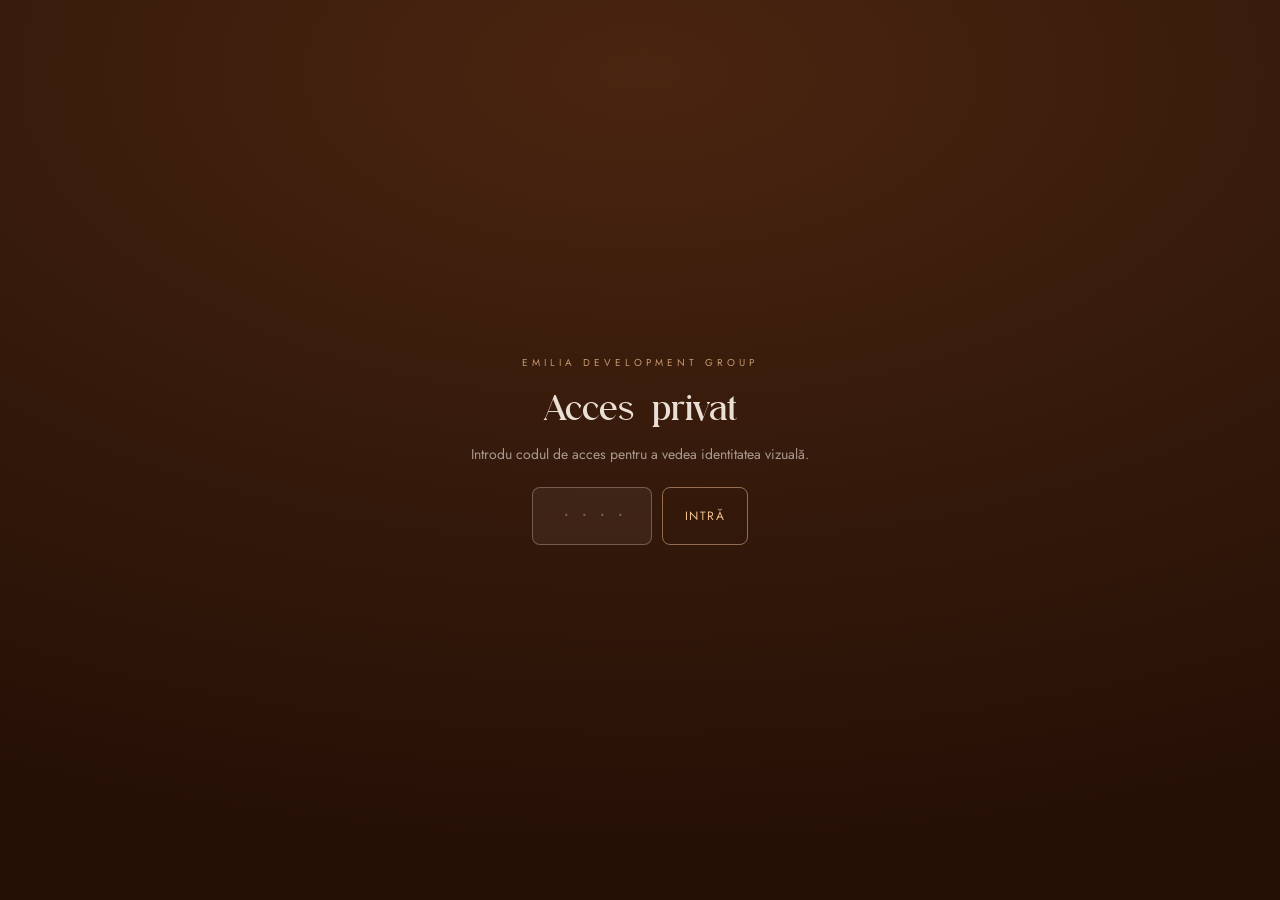
==== commit 4729b6c6: "Rebrand to Emilia Development Group with the new logo pack Swaps the wordmark for the client's new "" ====
--- a/index.html
+++ b/index.html
@@ -3,7 +3,7 @@
 <head>
 <meta charset="utf-8">
 <meta name="viewport" content="width=device-width, initial-scale=1">
-<title>Emilia Investment Group — Identitate vizuală</title>
+<title>Emilia Development Group — Identitate vizuală</title>
 <link rel="preconnect" href="https://fonts.googleapis.com">
 <link rel="preconnect" href="https://fonts.gstatic.com" crossorigin>
 <link href="https://fonts.googleapis.com/css2?family=Cormorant+Garamond:ital,wght@0,300;0,400;0,500;1,300&family=Jost:wght@200;300;400;500&display=swap" rel="stylesheet">
@@ -13,7 +13,7 @@
 
 <div id="gate">
   <div class="gate-box">
-    <span class="gate-eyebrow">Emilia Investment Group</span>
+    <span class="gate-eyebrow">Emilia Development Group</span>
     <h1 class="gate-title">Acces privat</h1>
     <p class="gate-copy">Introdu codul de acces pentru a vedea identitatea vizuală.</p>
     <form id="gate-form" autocomplete="off">
@@ -45,27 +45,28 @@
     <path d="M.6,86.12c-.25.87-.45,1.61-.6,2.2.19-.75.39-1.48.6-2.2Z"></path>
   </symbol>
   <symbol id="emWord" viewBox="0 0 353.19 83.48">
-    <path d="M0,83.35v-12.92h1.42v12.92H0Z"></path>
-    <path d="M14.68,83.35v-12.92l10.28,10.59v-10.59h.38v12.92l-10.28-10.59v10.59h-.38Z"></path>
-    <path d="M37.51,70.43h1.65l4.9,10.74,4.98-10.74h.38l-5.96,12.92-5.96-12.92Z"></path>
-    <path d="M70.07,77.08h-7.05v5.9h8.01v.37h-9.44v-12.92h9.05v.37h-7.63v5.9h7.05v.37Z"></path>
-    <path d="M91.69,72.67c-.12-.29-.3-.57-.57-.81s-.56-.46-.9-.63-.71-.31-1.1-.41c-.4-.1-.8-.15-1.21-.15-.45,0-.88.07-1.29.2s-.77.31-1.09.53c-.31.22-.56.46-.75.74-.19.28-.28.56-.28.84,0,.46.12.85.37,1.18.24.33.56.62.95.85.39.23.83.43,1.33.59.49.16.98.3,1.47.42.44.11.9.24,1.38.39.49.15.94.35,1.35.6.41.25.75.58,1.02.98s.4.91.4,1.52-.12,1.15-.37,1.63c-.24.49-.58.9-1.01,1.25-.43.34-.94.61-1.54.8-.6.19-1.25.29-1.97.29-.44,0-.89-.06-1.35-.19-.47-.13-.91-.32-1.34-.57-.42-.25-.81-.56-1.15-.92-.35-.36-.61-.77-.81-1.23l.37-.13c.13.34.34.68.64,1,.3.32.65.6,1.05.85.4.25.82.44,1.27.59.45.15.88.22,1.31.22.56,0,1.09-.07,1.58-.21.49-.14.91-.34,1.27-.59.36-.25.64-.55.85-.9.2-.35.31-.73.31-1.13,0-.37-.09-.7-.27-.99-.18-.29-.43-.55-.75-.77-.32-.23-.7-.43-1.15-.61-.45-.18-.95-.35-1.5-.51-.35-.1-.78-.23-1.31-.39-.53-.16-1.03-.37-1.52-.64s-.9-.6-1.25-1c-.35-.4-.52-.88-.52-1.45,0-.53.11-1.01.33-1.45s.52-.81.9-1.13.84-.57,1.36-.75c.53-.18,1.1-.27,1.71-.27.45,0,.89.05,1.32.15.43.1.83.24,1.19.43.37.19.69.42.97.7.28.28.5.59.65.93l-.35.15Z"></path>
-    <path d="M114.85,70.8h-4.71v12.55h-1.42v-12.55h-4.73v-.37h10.86v.37Z"></path>
-    <path d="M127.24,83.35v-12.73l7.4,8.75,6.42-8.93-.1,12.92h-1.42l.08-10.24-5.69,7.92-6.3-7.68v10h-.38Z"></path>
-    <path d="M162.8,77.08h-7.05v5.9h8.01v.37h-9.44v-12.92h9.05v.37h-7.63v5.9h7.05v.37Z"></path>
-    <path d="M176.73,83.35v-12.92l10.28,10.59v-10.59h.38v12.92l-10.28-10.59v10.59h-.38Z"></path>
-    <path d="M210.65,70.8h-4.71v12.55h-1.42v-12.55h-4.73v-.37h10.86v.37Z"></path>
-    <path d="M258.16,76.82c0,1.14-.17,2.13-.52,2.97-.35.84-.83,1.53-1.44,2.08-.61.55-1.34.95-2.17,1.22-.83.26-1.74.4-2.73.4s-1.94-.16-2.8-.47c-.85-.31-1.59-.76-2.2-1.34-.61-.58-1.09-1.27-1.44-2.08-.35-.81-.52-1.72-.52-2.71s.17-1.88.51-2.69c.34-.81.81-1.5,1.42-2.08.61-.57,1.34-1.02,2.19-1.33.85-.31,1.8-.47,2.83-.47,1.17,0,2.17.18,3.02.55s1.52.87,2.04,1.49l-.31.18c-.21-.3-.47-.56-.8-.78-.33-.23-.7-.42-1.11-.58-.42-.16-.87-.28-1.35-.37-.48-.09-.98-.13-1.49-.13-.88,0-1.67.17-2.35.5-.69.33-1.26.78-1.73,1.35s-.83,1.22-1.08,1.97-.38,1.54-.38,2.38.12,1.65.38,2.41c.25.76.62,1.42,1.1,1.98s1.06,1.01,1.75,1.35c.68.33,1.46.5,2.32.5.79,0,1.52-.13,2.19-.39.67-.26,1.24-.64,1.72-1.13s.85-1.12,1.11-1.85.39-1.59.39-2.55h-5.21v-.37h6.65Z"></path>
-    <path d="M270.84,83.35v-12.92h5.65c.56,0,1.1.08,1.61.25.51.17.96.4,1.34.71.38.31.69.68.91,1.12.22.44.34.93.34,1.47,0,.59-.09,1.11-.28,1.55s-.44.81-.77,1.12c-.33.3-.71.54-1.15.72-.44.18-.91.29-1.41.34l4.21,5.65h-1.77l-4.19-5.61h-3.08v5.61h-1.42ZM276.49,77.52c.96,0,1.67-.31,2.11-.93.45-.62.67-1.49.67-2.61,0-.45-.05-.88-.16-1.28-.11-.4-.28-.75-.51-1.05-.23-.3-.52-.54-.88-.72-.35-.18-.77-.27-1.24-.27h-4.23v6.86h4.23Z"></path>
-    <path d="M293.31,76.87c0-.98.18-1.88.53-2.69s.84-1.5,1.46-2.08c.62-.57,1.36-1.02,2.23-1.33.86-.31,1.82-.47,2.85-.47s1.97.16,2.83.47c.87.31,1.61.76,2.24,1.33.63.57,1.11,1.26,1.46,2.08.35.81.52,1.71.52,2.69s-.17,1.9-.52,2.71c-.35.81-.83,1.51-1.46,2.08-.63.58-1.37,1.02-2.24,1.34-.87.31-1.81.47-2.83.47s-1.99-.16-2.85-.47c-.87-.31-1.61-.76-2.23-1.34-.62-.58-1.11-1.27-1.46-2.08s-.53-1.72-.53-2.71ZM294.73,76.87c0,.85.13,1.65.38,2.41.26.76.63,1.42,1.11,1.98.49.57,1.08,1.01,1.78,1.35.7.33,1.49.5,2.37.5s1.66-.17,2.35-.5c.7-.33,1.29-.78,1.78-1.35.49-.57.86-1.23,1.12-1.98.26-.76.38-1.56.38-2.41s-.13-1.63-.38-2.38c-.26-.75-.63-1.41-1.12-1.97-.49-.57-1.08-1.01-1.78-1.35-.7-.33-1.48-.5-2.35-.5s-1.67.17-2.37.5c-.7.33-1.29.78-1.78,1.35-.49.57-.86,1.22-1.11,1.97-.26.75-.38,1.54-.38,2.38Z"></path>
-    <path d="M330.4,79.27c0,1.44-.45,2.5-1.34,3.18s-2.12,1.02-3.7,1.02c-.78,0-1.52-.08-2.2-.25-.69-.17-1.29-.42-1.8-.77-.51-.35-.91-.79-1.2-1.32-.29-.53-.43-1.15-.43-1.86v-8.84h1.42v8.84c0,.57.08,1.09.25,1.56.17.47.42.88.76,1.22s.78.6,1.31.78c.53.18,1.16.28,1.89.28,1.47,0,2.6-.33,3.39-.99s1.18-1.61,1.18-2.85v-8.84h.46v8.84Z"></path>
-    <path d="M343.37,83.35v-12.92h5.42c.56,0,1.11.08,1.64.25s1,.4,1.41.71c.41.31.74.68.98,1.12.24.44.37.93.37,1.47,0,.64-.12,1.2-.37,1.67-.24.47-.57.86-.98,1.17-.41.31-.88.54-1.41.69-.53.15-1.08.23-1.64.23h-4v5.61h-1.42ZM348.79,77.52c.96,0,1.7-.31,2.21-.93.51-.62.77-1.49.77-2.61,0-.45-.07-.88-.2-1.28-.13-.4-.33-.75-.58-1.05-.25-.3-.56-.54-.93-.72-.37-.18-.79-.27-1.27-.27h-4v6.86h4Z"></path>
-    <path d="M26.32,45c1.48,0,2.77-.37,3.88-1.11,1.11-.74,2.07-1.63,2.88-2.67.81-1.04,1.48-2.15,2.01-3.33.53-1.18.96-2.21,1.28-3.09h.62l-2.29,11.09H.32v-.55c.51-.05.95-.21,1.32-.49.37-.28.68-.68.94-1.21.25-.53.38-1.31.38-2.32V4.51c0-1.02-.13-1.79-.38-2.32-.25-.53-.57-.91-.94-1.14-.37-.28-.81-.44-1.32-.49v-.55h33.07l2.29,11.09h-.62c-.32-.88-.75-1.91-1.28-3.09-.53-1.18-1.2-2.3-2.01-3.36-.81-1.06-1.78-1.96-2.91-2.7-1.13-.74-2.44-1.11-3.92-1.11h-14.77v20.8h10.54c1.53,0,2.85-.46,3.99-1.39,1.13-.92,1.72-2.19,1.77-3.81h.56v11.3h-.56c0-.79-.16-1.51-.48-2.18-.32-.67-.75-1.25-1.28-1.73-.53-.49-1.14-.87-1.84-1.14s-1.41-.42-2.15-.42h-10.54v22.74h16.16Z"></path>
-    <path d="M78.88,45.9h-6.24v-.55c.51-.05.95-.21,1.32-.49.37-.28.68-.68.94-1.21.25-.53.38-1.31.38-2.32V4.51c0-1.02-.13-1.79-.38-2.32-.25-.53-.57-.91-.94-1.14-.37-.28-.81-.44-1.32-.49v-.55h10.89l12.41,33.63L107.24,0h9.78v.55c-.46.05-.88.21-1.25.49-.37.23-.68.61-.94,1.14-.25.53-.38,1.31-.38,2.32v36.82c0,1.02.13,1.79.38,2.32.25.53.57.94.94,1.21.37.28.79.44,1.25.49v.55h-12.41v-.55c.51-.05.95-.21,1.32-.49.37-.28.68-.68.94-1.21.25-.53.38-1.31.38-2.32V3.05l-14.01,42.85h-1.25L76.25,3.19v38.13c0,1.02.14,1.79.42,2.32.28.53.58.94.9,1.21.37.28.81.44,1.32.49v.55Z"></path>
-    <path d="M152.67,0h12.41v.55c-.46.05-.88.21-1.25.49-.37.23-.68.61-.94,1.14-.25.53-.38,1.31-.38,2.32v36.82c0,1.02.13,1.79.38,2.32.25.53.57.94.94,1.21.37.28.79.44,1.25.49v.55h-12.41v-.55c.51-.05.95-.21,1.32-.49.37-.28.68-.68.94-1.21.25-.53.38-1.31.38-2.32V4.51c0-1.02-.13-1.79-.38-2.32-.25-.53-.57-.91-.94-1.14-.37-.28-.81-.44-1.32-.49v-.55Z"></path>
-    <path d="M221.87,45c1.48,0,2.78-.37,3.92-1.11,1.13-.74,2.1-1.63,2.91-2.67.81-1.04,1.48-2.15,2.01-3.33.53-1.18.96-2.21,1.28-3.09h.55l-2.22,11.09h-29.61v-.55c.51-.05.95-.21,1.32-.49.37-.28.68-.68.94-1.21.25-.53.38-1.31.38-2.32V4.51c0-1.02-.13-1.79-.38-2.32-.25-.53-.57-.91-.94-1.14-.37-.28-.81-.44-1.32-.49v-.55h12.41v.55c-.46.05-.88.21-1.25.49-.37.23-.68.61-.94,1.14-.25.53-.38,1.31-.38,2.32v40.49h11.3Z"></path>
-    <path d="M268.2,0h12.41v.55c-.46.05-.88.21-1.25.49-.37.23-.68.61-.94,1.14-.25.53-.38,1.31-.38,2.32v36.82c0,1.02.13,1.79.38,2.32.25.53.57.94.94,1.21.37.28.79.44,1.25.49v.55h-12.41v-.55c.51-.05.95-.21,1.32-.49.37-.28.68-.68.94-1.21.25-.53.38-1.31.38-2.32V4.51c0-1.02-.13-1.79-.38-2.32-.25-.53-.57-.91-.94-1.14-.37-.28-.81-.44-1.32-.49v-.55Z"></path>
-    <path d="M351.76,45c-.32-.23-.68-.64-1.07-1.21-.39-.58-.8-1.4-1.21-2.46-.42-1.15-.97-2.62-1.66-4.4-.69-1.78-1.47-3.74-2.32-5.89-.86-2.15-1.76-4.41-2.7-6.79-.95-2.38-1.88-4.7-2.81-6.97-2.17-5.41-4.48-11.16-6.93-17.26h-2.43c-1.29,3.33-2.59,6.7-3.88,10.12-.55,1.43-1.14,2.97-1.77,4.61-.62,1.64-1.26,3.29-1.91,4.96-.65,1.66-1.28,3.33-1.91,4.99-.62,1.66-1.24,3.26-1.84,4.78,0,0-1.25,3.28-1.8,4.71-.55,1.43-1.02,2.68-1.39,3.74-.51,1.29-.95,2.45-1.32,3.47-.42,1.06-.82,1.87-1.21,2.43-.39.55-.75.95-1.08,1.18-.42.23-.79.35-1.11.35v.55h5.69v-.55c-.51-.09-.93-.3-1.25-.62-.28-.28-.47-.67-.59-1.18-.12-.51-.01-1.2.31-2.08.23-.55.73-1.86,1.49-3.92.76-2.06,1.67-4.47,2.74-7.25l.35-.83c.92-2.45,1.87-4.95,2.84-7.49.97-2.54,1.85-4.85,2.63-6.93.97-2.4,1.89-4.76,2.77-7.07.92,2.27,1.87,4.62,2.84,7.07.83,2.08,1.77,4.38,2.81,6.9,1.04,2.52,2.04,5.03,3.02,7.52l.35.9c1.06,2.63,1.99,4.99,2.77,7.07.79,2.08,1.36,3.58,1.73,4.51.28.79.35,1.41.21,1.87-.14.46-.35.81-.62,1.04-.37.23-.81.39-1.32.49v.55h12.69v-.55c-.37,0-.74-.12-1.11-.35Z"></path>
+    <path d="M26.03,46.86 C27.52,46.86 28.80,46.54 29.87,45.79 C30.93,45.05 31.89,44.19 32.75,43.13 C33.60,42.06 34.24,40.99 34.77,39.82 C35.31,38.65 35.74,37.58 36.06,36.73 L36.70,36.73 L34.35,47.82 L0.00,47.82 L0.00,47.29 C0.53,47.29 0.96,47.07 1.28,46.75 C1.60,46.43 1.92,46.11 2.24,45.58 C2.45,45.05 2.67,44.30 2.67,43.23 L2.67,6.32 C2.67,5.26 2.56,4.51 2.24,3.98 C1.92,3.44 1.71,3.02 1.28,2.80 C0.96,2.48 0.43,2.38 0.00,2.27 L0.00,1.74 L33.07,1.74 L35.42,12.83 L34.77,12.83 C34.45,11.98 34.03,10.91 33.49,9.74 C32.96,8.57 32.32,7.39 31.47,6.32 C30.61,5.26 29.65,4.40 28.59,3.66 C27.52,2.91 26.13,2.59 24.64,2.59 L9.81,2.59 L9.81,23.39 L20.37,23.39 C21.87,23.39 23.25,22.97 24.32,22.01 C25.49,21.05 26.03,19.77 26.13,18.17 L26.67,18.17 L26.67,29.47 L26.13,29.47 C26.13,28.73 25.92,27.98 25.60,27.34 C25.28,26.70 24.85,26.06 24.32,25.63 C23.79,25.10 23.15,24.78 22.51,24.46 C21.87,24.14 21.12,24.03 20.37,24.03 L9.81,24.03 L9.81,46.86 L26.03,46.86 L26.03,46.86 Z"></path>
+    <path d="M78.62,47.71 L72.32,47.71 L72.32,47.18 C72.86,47.18 73.28,46.97 73.60,46.65 C73.92,46.33 74.24,46.01 74.56,45.47 C74.78,44.94 74.99,44.19 74.99,43.13 L74.99,6.22 C74.99,5.15 74.88,4.40 74.56,3.87 C74.24,3.34 74.03,2.91 73.60,2.70 C73.28,2.38 72.75,2.27 72.32,2.16 L72.32,1.63 L83.20,1.63 L95.68,35.34 L106.99,1.63 L116.81,1.63 L116.81,2.16 C116.38,2.16 115.95,2.38 115.53,2.70 C115.21,2.91 114.89,3.34 114.57,3.87 C114.35,4.40 114.14,5.15 114.14,6.22 L114.14,43.13 C114.14,44.19 114.25,44.94 114.57,45.47 C114.89,46.01 115.10,46.43 115.53,46.65 C115.85,46.97 116.27,47.07 116.81,47.18 L116.81,47.71 L104.32,47.71 L104.32,47.18 C104.86,47.18 105.28,46.97 105.60,46.65 C105.92,46.33 106.25,46.01 106.57,45.47 C106.78,44.94 106.99,44.19 106.99,43.13 L106.99,4.83 L92.91,47.71 L91.63,47.71 L75.84,4.94 L75.84,43.13 C75.84,44.19 75.95,44.94 76.27,45.47 C76.59,46.01 76.80,46.43 77.12,46.65 C77.44,46.97 77.98,47.07 78.40,47.18 L78.40,47.71 L78.40,47.71 Z"></path>
+    <path d="M152.54,1.74 L165.02,1.74 L165.02,2.27 C164.59,2.27 164.17,2.48 163.74,2.80 C163.42,3.02 163.10,3.44 162.78,3.98 C162.57,4.51 162.35,5.26 162.35,6.32 L162.35,43.23 C162.35,44.30 162.46,45.05 162.78,45.58 C163.10,46.11 163.31,46.54 163.74,46.75 C164.06,47.07 164.49,47.18 165.02,47.29 L165.02,47.82 L152.54,47.82 L152.54,47.29 C153.07,47.29 153.50,47.07 153.82,46.75 C154.14,46.43 154.46,46.11 154.78,45.58 C154.99,45.05 155.21,44.30 155.21,43.23 L155.21,6.32 C155.21,5.26 155.10,4.51 154.78,3.98 C154.46,3.44 154.25,3.02 153.82,2.80 C153.50,2.48 152.97,2.38 152.54,2.27 L152.54,1.74 L152.54,1.74 Z"></path>
+    <path d="M221.88,46.86 C223.37,46.86 224.65,46.54 225.82,45.79 C227.00,45.05 227.96,44.19 228.70,43.13 C229.56,42.06 230.20,40.99 230.73,39.82 C231.26,38.65 231.69,37.58 232.01,36.73 L232.54,36.73 L230.30,47.82 L200.65,47.82 L200.65,47.29 C201.18,47.29 201.61,47.07 201.93,46.75 C202.25,46.43 202.57,46.11 202.89,45.58 C203.10,45.05 203.32,44.30 203.32,43.23 L203.32,6.32 C203.32,5.26 203.21,4.51 202.89,3.98 C202.57,3.44 202.36,3.02 201.93,2.80 C201.61,2.48 201.08,2.38 200.65,2.27 L200.65,1.74 L213.13,1.74 L213.13,2.27 C212.70,2.27 212.28,2.48 211.85,2.80 C211.53,3.02 211.21,3.44 210.89,3.98 C210.68,4.51 210.46,5.26 210.46,6.32 L210.46,46.86 L221.77,46.86 Z"></path>
+    <path d="M268.28,1.74 L280.76,1.74 L280.76,2.27 C280.33,2.27 279.91,2.48 279.48,2.80 C279.16,3.02 278.84,3.44 278.52,3.98 C278.31,4.51 278.09,5.26 278.09,6.32 L278.09,43.23 C278.09,44.30 278.20,45.05 278.52,45.58 C278.84,46.11 279.05,46.54 279.48,46.75 C279.80,47.07 280.23,47.18 280.76,47.29 L280.76,47.82 L268.28,47.82 L268.28,47.29 C268.81,47.29 269.24,47.07 269.56,46.75 C269.88,46.43 270.20,46.11 270.52,45.58 C270.73,45.05 270.95,44.30 270.95,43.23 L270.95,6.32 C270.95,5.26 270.84,4.51 270.52,3.98 C270.20,3.44 269.99,3.02 269.56,2.80 C269.24,2.48 268.71,2.38 268.28,2.27 L268.28,1.74 L268.28,1.74 Z"></path>
+    <path d="M352.02,46.86 C351.70,46.65 351.38,46.22 350.95,45.69 C350.52,45.15 350.10,44.30 349.78,43.23 C349.35,42.06 348.82,40.57 348.07,38.86 C347.43,37.05 346.58,35.13 345.72,32.99 C344.87,30.86 343.91,28.62 343.06,26.17 C342.10,23.82 341.14,21.47 340.28,19.23 C338.15,13.79 335.80,8.03 333.35,1.95 L330.90,1.95 C329.62,5.26 328.34,8.67 327.06,12.09 C326.52,13.47 325.88,15.07 325.24,16.67 C324.60,18.27 323.96,19.98 323.32,21.69 C322.68,23.39 322.04,24.99 321.40,26.70 C320.76,28.41 320.12,30.01 319.59,31.50 C319.59,31.50 318.31,34.81 317.77,36.19 C317.24,37.58 316.71,38.86 316.39,39.93 C315.85,41.21 315.43,42.38 315.11,43.45 C314.68,44.51 314.25,45.37 313.93,45.90 C313.51,46.43 313.19,46.86 312.87,47.07 C312.44,47.29 312.12,47.39 311.80,47.39 L311.80,47.93 L317.45,47.93 L317.45,47.39 C316.92,47.39 316.49,47.07 316.17,46.75 C315.85,46.43 315.75,46.11 315.53,45.58 C315.43,45.05 315.53,44.41 315.85,43.45 C316.07,42.91 316.60,41.63 317.35,39.50 C318.10,37.47 319.06,35.02 320.12,32.25 L320.44,31.39 C321.40,28.94 322.36,26.49 323.32,23.93 C324.28,21.37 325.14,19.02 325.99,16.99 C326.95,14.54 327.91,12.19 328.76,9.95 C329.72,12.19 330.68,14.54 331.64,16.99 C332.50,19.13 333.46,21.37 334.42,23.93 C335.48,26.49 336.44,28.94 337.40,31.50 L337.72,32.35 C338.79,35.02 339.75,37.37 340.50,39.39 C341.24,41.53 341.88,43.02 342.20,43.87 C342.52,44.62 342.52,45.26 342.42,45.79 C342.31,46.33 342.10,46.65 341.78,46.86 C341.46,47.07 340.92,47.29 340.50,47.39 L340.50,47.93 L353.19,47.93 L353.19,47.39 C352.87,47.39 352.44,47.29 352.12,47.07 L352.12,47.07 Z"></path>
+    <path d="M0.00,81.74 L0.00,69.05 L4.37,69.05 C5.33,69.05 6.19,69.15 7.04,69.47 C7.89,69.79 8.53,70.22 9.07,70.75 C9.60,71.29 10.03,71.93 10.35,72.78 C10.67,73.53 10.77,74.38 10.77,75.45 C10.77,76.51 10.67,77.26 10.35,78.12 C10.03,78.86 9.60,79.61 9.07,80.14 C8.53,80.68 7.79,81.10 7.04,81.42 C6.29,81.74 5.33,81.85 4.37,81.85 L0.00,81.85 Z M1.28,81.32 L4.37,81.32 C5.23,81.32 5.97,81.21 6.61,80.89 C7.25,80.57 7.79,80.14 8.21,79.61 C8.64,79.08 8.96,78.44 9.17,77.69 C9.39,76.94 9.49,76.19 9.49,75.34 C9.49,74.49 9.39,73.74 9.17,72.99 C8.96,72.25 8.64,71.61 8.21,71.07 C7.79,70.54 7.25,70.11 6.61,69.79 C5.97,69.47 5.23,69.37 4.37,69.37 L1.28,69.37 L1.28,81.32 Z"></path>
+    <path d="M29.97,75.55 L23.36,75.55 L23.36,81.32 L30.93,81.32 L30.93,81.64 L22.08,81.64 L22.08,68.94 L30.61,68.94 L30.61,69.26 L23.47,69.26 L23.47,75.02 L30.08,75.02 L30.08,75.34 Z"></path>
+    <path d="M41.39,69.05 L42.99,69.05 L47.58,79.61 L52.27,69.05 L52.59,69.05 L46.94,81.74 L41.28,69.05 Z"></path>
+    <path d="M71.26,75.55 L64.64,75.55 L64.64,81.32 L72.22,81.32 L72.22,81.64 L63.36,81.64 L63.36,68.94 L71.90,68.94 L71.90,69.26 L64.75,69.26 L64.75,75.02 L71.36,75.02 L71.36,75.34 Z"></path>
+    <path d="M83.74,69.05 L85.12,69.05 L85.12,81.32 L92.06,81.32 L92.06,81.64 L83.74,81.64 L83.74,68.94 Z"></path>
+    <path d="M101.98,75.34 C101.98,74.38 102.19,73.53 102.51,72.67 C102.83,71.93 103.26,71.18 103.90,70.65 C104.43,70.11 105.18,69.69 106.03,69.37 C106.89,69.05 107.74,68.94 108.70,68.94 C109.66,68.94 110.51,69.05 111.37,69.37 C112.22,69.69 112.86,70.11 113.50,70.65 C114.14,71.18 114.57,71.93 114.89,72.67 C115.21,73.42 115.42,74.38 115.42,75.34 C115.42,76.30 115.21,77.16 114.89,78.01 C114.57,78.76 114.14,79.50 113.50,80.04 C112.86,80.57 112.22,81.00 111.37,81.32 C110.51,81.64 109.66,81.74 108.70,81.74 C107.74,81.74 106.78,81.64 106.03,81.32 C105.28,81.00 104.54,80.57 103.90,80.04 C103.36,79.50 102.83,78.76 102.51,78.01 C102.19,77.26 101.98,76.30 101.98,75.34 Z M103.36,75.34 C103.36,76.19 103.47,76.94 103.68,77.69 C103.90,78.44 104.32,79.08 104.75,79.61 C105.18,80.14 105.82,80.57 106.46,80.89 C107.10,81.21 107.85,81.42 108.70,81.42 C109.55,81.42 110.30,81.21 110.94,80.89 C111.58,80.57 112.11,80.14 112.65,79.61 C113.07,79.08 113.50,78.44 113.71,77.69 C113.93,76.94 114.03,76.19 114.03,75.34 C114.03,74.49 113.93,73.74 113.71,72.99 C113.50,72.25 113.07,71.61 112.65,71.07 C112.22,70.54 111.58,70.11 110.94,69.79 C110.30,69.47 109.55,69.26 108.70,69.26 C107.85,69.26 107.10,69.47 106.46,69.79 C105.82,70.11 105.28,70.54 104.75,71.07 C104.32,71.61 103.90,72.25 103.68,72.99 C103.47,73.74 103.36,74.49 103.36,75.34 Z"></path>
+    <path d="M126.41,81.74 L126.41,69.05 L131.53,69.05 C132.06,69.05 132.59,69.05 133.13,69.26 C133.66,69.47 134.09,69.69 134.41,70.01 C134.83,70.33 135.15,70.65 135.37,71.07 C135.58,71.50 135.69,72.03 135.69,72.46 C135.69,72.89 135.58,73.63 135.37,74.06 C135.15,74.49 134.83,74.91 134.41,75.23 C133.98,75.55 133.55,75.77 133.13,75.87 C132.59,75.98 132.06,76.09 131.53,76.09 L127.79,76.09 L127.79,81.64 L126.41,81.64 Z M131.53,75.98 C132.38,75.98 133.13,75.66 133.66,75.02 C134.19,74.38 134.41,73.53 134.41,72.46 C134.41,71.39 134.41,71.61 134.19,71.18 C134.09,70.75 133.87,70.43 133.66,70.11 C133.45,69.79 133.13,69.58 132.81,69.37 C132.49,69.15 132.06,69.15 131.63,69.15 L127.90,69.15 L127.90,75.87 L131.63,75.87 Z"></path>
+    <path d="M146.57,81.74 L146.57,69.26 L153.50,77.80 L159.58,69.05 L159.58,81.74 L158.19,81.74 L158.19,71.71 C158.19,71.71 152.86,79.50 152.86,79.50 L146.89,71.93 L146.89,81.74 L146.57,81.74 Z"></path>
+    <path d="M179.32,75.55 L172.70,75.55 L172.70,81.32 L180.28,81.32 L180.28,81.64 L171.42,81.64 L171.42,68.94 L179.96,68.94 L179.96,69.26 L172.81,69.26 L172.81,75.02 L179.42,75.02 L179.42,75.34 Z"></path>
+    <path d="M191.80,81.74 L191.80,69.05 L201.50,79.40 L201.50,69.05 L201.82,69.05 L201.82,81.74 L192.12,71.39 L192.12,81.74 L191.80,81.74 Z"></path>
+    <path d="M222.94,69.37 L218.46,69.37 L218.46,81.64 L217.08,81.64 L217.08,69.37 L212.60,69.37 L212.60,69.05 L222.84,69.05 L222.84,69.37 Z"></path>
+    <path d="M266.25,75.34 C266.25,76.51 266.04,77.48 265.72,78.22 C265.40,79.08 264.97,79.72 264.33,80.25 C263.80,80.78 263.05,81.21 262.31,81.42 C261.56,81.64 260.71,81.85 259.75,81.85 C258.79,81.85 257.93,81.74 257.08,81.42 C256.23,81.10 255.59,80.68 255.05,80.14 C254.52,79.61 253.99,78.86 253.67,78.12 C253.35,77.37 253.13,76.41 253.13,75.45 C253.13,74.49 253.35,73.63 253.56,72.78 C253.88,72.03 254.31,71.29 254.95,70.75 C255.48,70.22 256.23,69.79 256.97,69.47 C257.83,69.15 258.68,69.05 259.64,69.05 C260.60,69.05 261.67,69.26 262.52,69.58 C263.27,69.90 263.91,70.43 264.44,71.07 L264.12,71.29 C263.91,70.97 263.69,70.75 263.37,70.54 C263.05,70.33 262.73,70.11 262.31,70.01 C261.88,69.90 261.45,69.69 261.03,69.69 C260.60,69.69 260.07,69.58 259.64,69.58 C258.79,69.58 258.04,69.79 257.40,70.11 C256.76,70.43 256.23,70.86 255.80,71.39 C255.37,71.93 255.05,72.57 254.84,73.31 C254.63,74.06 254.52,74.81 254.52,75.66 C254.52,76.51 254.63,77.26 254.84,78.01 C255.05,78.76 255.37,79.40 255.91,79.93 C256.44,80.46 256.87,80.89 257.51,81.21 C258.15,81.53 258.89,81.74 259.64,81.74 C260.39,81.74 261.03,81.64 261.67,81.32 C262.31,81.10 262.84,80.68 263.27,80.25 C263.69,79.72 264.12,79.18 264.33,78.44 C264.55,77.69 264.65,76.83 264.65,75.98 L259.75,75.98 L259.75,75.66 L266.04,75.66 Z"></path>
+    <path d="M277.45,81.74 L277.45,69.05 L282.79,69.05 C283.32,69.05 283.85,69.05 284.28,69.26 C284.81,69.47 285.13,69.69 285.56,70.01 C285.88,70.33 286.20,70.65 286.41,71.07 C286.63,71.50 286.73,72.03 286.73,72.46 C286.73,72.89 286.73,73.53 286.52,73.95 C286.31,74.38 286.09,74.70 285.77,75.02 C285.45,75.34 285.13,75.55 284.71,75.77 C284.28,75.98 283.85,76.09 283.43,76.09 L287.37,81.64 L285.67,81.64 L281.72,76.09 L278.84,76.09 L278.84,81.64 L277.45,81.64 Z M282.79,75.98 C283.64,75.98 284.39,75.66 284.81,75.02 C285.24,74.38 285.45,73.53 285.45,72.46 C285.45,71.39 285.45,71.61 285.35,71.18 C285.35,70.75 285.13,70.43 284.92,70.11 C284.71,69.79 284.39,69.58 284.07,69.37 C283.75,69.15 283.32,69.15 282.89,69.15 L278.95,69.15 L278.95,75.87 L282.89,75.87 Z"></path>
+    <path d="M297.93,75.34 C297.93,74.38 298.15,73.53 298.47,72.67 C298.79,71.82 299.21,71.18 299.85,70.65 C300.49,70.11 301.13,69.69 301.99,69.37 C302.84,69.05 303.69,68.94 304.65,68.94 C305.61,68.94 306.47,69.05 307.32,69.37 C308.17,69.69 308.81,70.11 309.45,70.65 C310.09,71.18 310.52,71.93 310.84,72.67 C311.16,73.42 311.37,74.38 311.37,75.34 C311.37,76.30 311.16,77.16 310.84,78.01 C310.52,78.76 310.09,79.50 309.45,80.04 C308.81,80.57 308.17,81.00 307.32,81.32 C306.47,81.64 305.61,81.74 304.65,81.74 C303.69,81.74 302.73,81.64 301.99,81.32 C301.24,81.00 300.49,80.57 299.85,80.04 C299.21,79.50 298.79,78.76 298.47,78.01 C298.15,77.26 297.93,76.30 297.93,75.34 Z M299.21,75.34 C299.21,76.19 299.32,76.94 299.53,77.69 C299.75,78.44 300.17,79.08 300.60,79.61 C301.03,80.14 301.67,80.57 302.31,80.89 C302.95,81.21 303.69,81.42 304.55,81.42 C305.40,81.42 306.15,81.21 306.79,80.89 C307.43,80.57 307.96,80.14 308.49,79.61 C308.92,79.08 309.35,78.44 309.56,77.69 C309.77,76.94 309.88,76.19 309.88,75.34 C309.88,74.49 309.77,73.74 309.56,72.99 C309.35,72.25 308.92,71.61 308.49,71.07 C308.07,70.54 307.43,70.11 306.79,69.79 C306.15,69.47 305.40,69.26 304.55,69.26 C303.69,69.26 302.95,69.47 302.31,69.79 C301.67,70.11 301.13,70.54 300.60,71.07 C300.17,71.61 299.75,72.25 299.53,72.99 C299.32,73.74 299.21,74.49 299.21,75.34 Z"></path>
+    <path d="M332.18,77.69 C332.18,79.08 331.75,80.14 330.90,80.78 C330.04,81.42 328.87,81.74 327.38,81.74 C325.88,81.74 325.99,81.74 325.35,81.53 C324.71,81.32 324.18,81.10 323.64,80.78 C323.11,80.46 322.79,80.04 322.47,79.50 C322.15,78.97 322.04,78.33 322.04,77.69 L322.04,69.05 L323.43,69.05 L323.43,77.69 C323.43,78.22 323.43,78.76 323.64,79.18 C323.75,79.61 324.07,80.04 324.39,80.36 C324.71,80.68 325.14,81.00 325.67,81.10 C326.20,81.32 326.74,81.42 327.48,81.42 C328.87,81.42 329.94,81.10 330.68,80.46 C331.43,79.82 331.75,78.86 331.75,77.69 L331.75,69.05 L332.18,69.05 L332.18,77.69 Z"></path>
+    <path d="M343.59,81.74 L343.59,69.05 L348.71,69.05 C349.24,69.05 349.78,69.05 350.31,69.26 C350.84,69.47 351.27,69.69 351.59,70.01 C352.02,70.33 352.34,70.65 352.55,71.07 C352.76,71.50 352.87,72.03 352.87,72.46 C352.87,72.89 352.76,73.63 352.55,74.06 C352.34,74.49 352.02,74.91 351.59,75.23 C351.16,75.55 350.74,75.77 350.31,75.87 C349.78,75.98 349.24,76.09 348.71,76.09 L344.98,76.09 L344.98,81.64 L343.59,81.64 Z M348.71,75.98 C349.56,75.98 350.31,75.66 350.84,75.02 C351.38,74.38 351.59,73.53 351.59,72.46 C351.59,71.39 351.59,71.61 351.38,71.18 C351.27,70.75 351.06,70.43 350.84,70.11 C350.63,69.79 350.31,69.58 349.99,69.37 C349.67,69.15 349.24,69.15 348.82,69.15 L345.08,69.15 L345.08,75.87 L348.82,75.87 Z"></path>
   </symbol>
 </svg>
 
@@ -75,7 +76,7 @@
     <svg class="hero-mark" viewBox="0 0 164.67 153.38" aria-label="Emilia monogram">
       <use href="#emMark" fill="url(#emGradHero)"></use>
     </svg>
-    <svg class="hero-word" viewBox="0 0 353.19 83.48" aria-label="Emilia Investment Group">
+    <svg class="hero-word" viewBox="0 0 353.19 83.48" aria-label="Emilia Development Group">
       <use href="#emWord" fill="#eadfd5"></use>
     </svg>
     <p class="hero-tagline">Brand identity</p>
@@ -207,7 +208,7 @@
       <span class="eyebrow">02 — Aplicație</span>
       <h2>Carte de vizita</h2>
     </div>
-    <img src="assets/carte-vizita.jpg" alt="Carti de vizita Emilia Investment Group" class="card-image">
+    <img src="assets/carte-vizita.jpg" alt="Carti de vizita Emilia Development Group" class="card-image">
   </div>
 </section>
 
@@ -227,7 +228,7 @@
         <span class="type-glyphs-display">ABCDEFGHIJKLM<br>NOPQRSTUVWXYZ</span>
         <p class="type-desc-display">Titluri, nume de proiecte, coperti. Se foloseste rar si mare.</p>
         <div class="download-grid" style="grid-template-columns:repeat(auto-fit,minmax(150px,1fr))">
-          <a href="fonts/VenoraRosalind.ttf" download class="download-card">
+          <a href="https://drive.google.com/uc?export=download&amp;id=1vW1ERwFUxnhIGfBCG_C3p8Q3ltCCWBuN" download class="download-card">
             <span class="fmt">TTF</span>
             <span class="sub">Venora Rosalind</span>
           </a>
@@ -242,11 +243,11 @@
         <span class="type-glyphs-text">Aa Bb Cc Dd Ee Ff Gg<br>0123456789</span>
         <p class="type-desc-text">Paragrafe, date de contact, documente. <span style="font-style:italic">Cursivul marchează accente și citate.</span></p>
         <div class="download-grid" style="grid-template-columns:repeat(auto-fit,minmax(150px,1fr))">
-          <a href="fonts/Mikea-Regular.ttf" download class="download-card">
+          <a href="https://drive.google.com/uc?export=download&amp;id=1z1cD5BekY2w2Mn-jVbtTj06rZ3jbFMPR" download class="download-card">
             <span class="fmt">TTF</span>
             <span class="sub">Mikea Regular</span>
           </a>
-          <a href="fonts/Mikea-Italic.ttf" download class="download-card">
+          <a href="https://drive.google.com/uc?export=download&amp;id=1MuIMi89WVx0t-zew03psOFA-AluBb8Tx" download class="download-card">
             <span class="fmt">TTF</span>
             <span class="sub">Mikea Italic</span>
           </a>
@@ -293,7 +294,7 @@
     <svg class="footer-word" viewBox="0 0 353.19 83.48">
       <use href="#emWord" fill="rgba(234,223,213,.75)"></use>
     </svg>
-    <span class="footer-copy">© 2026 Emilia Investment Group</span>
+    <span class="footer-copy">© 2026 Emilia Development Group</span>
   </div>
 </footer>
 
